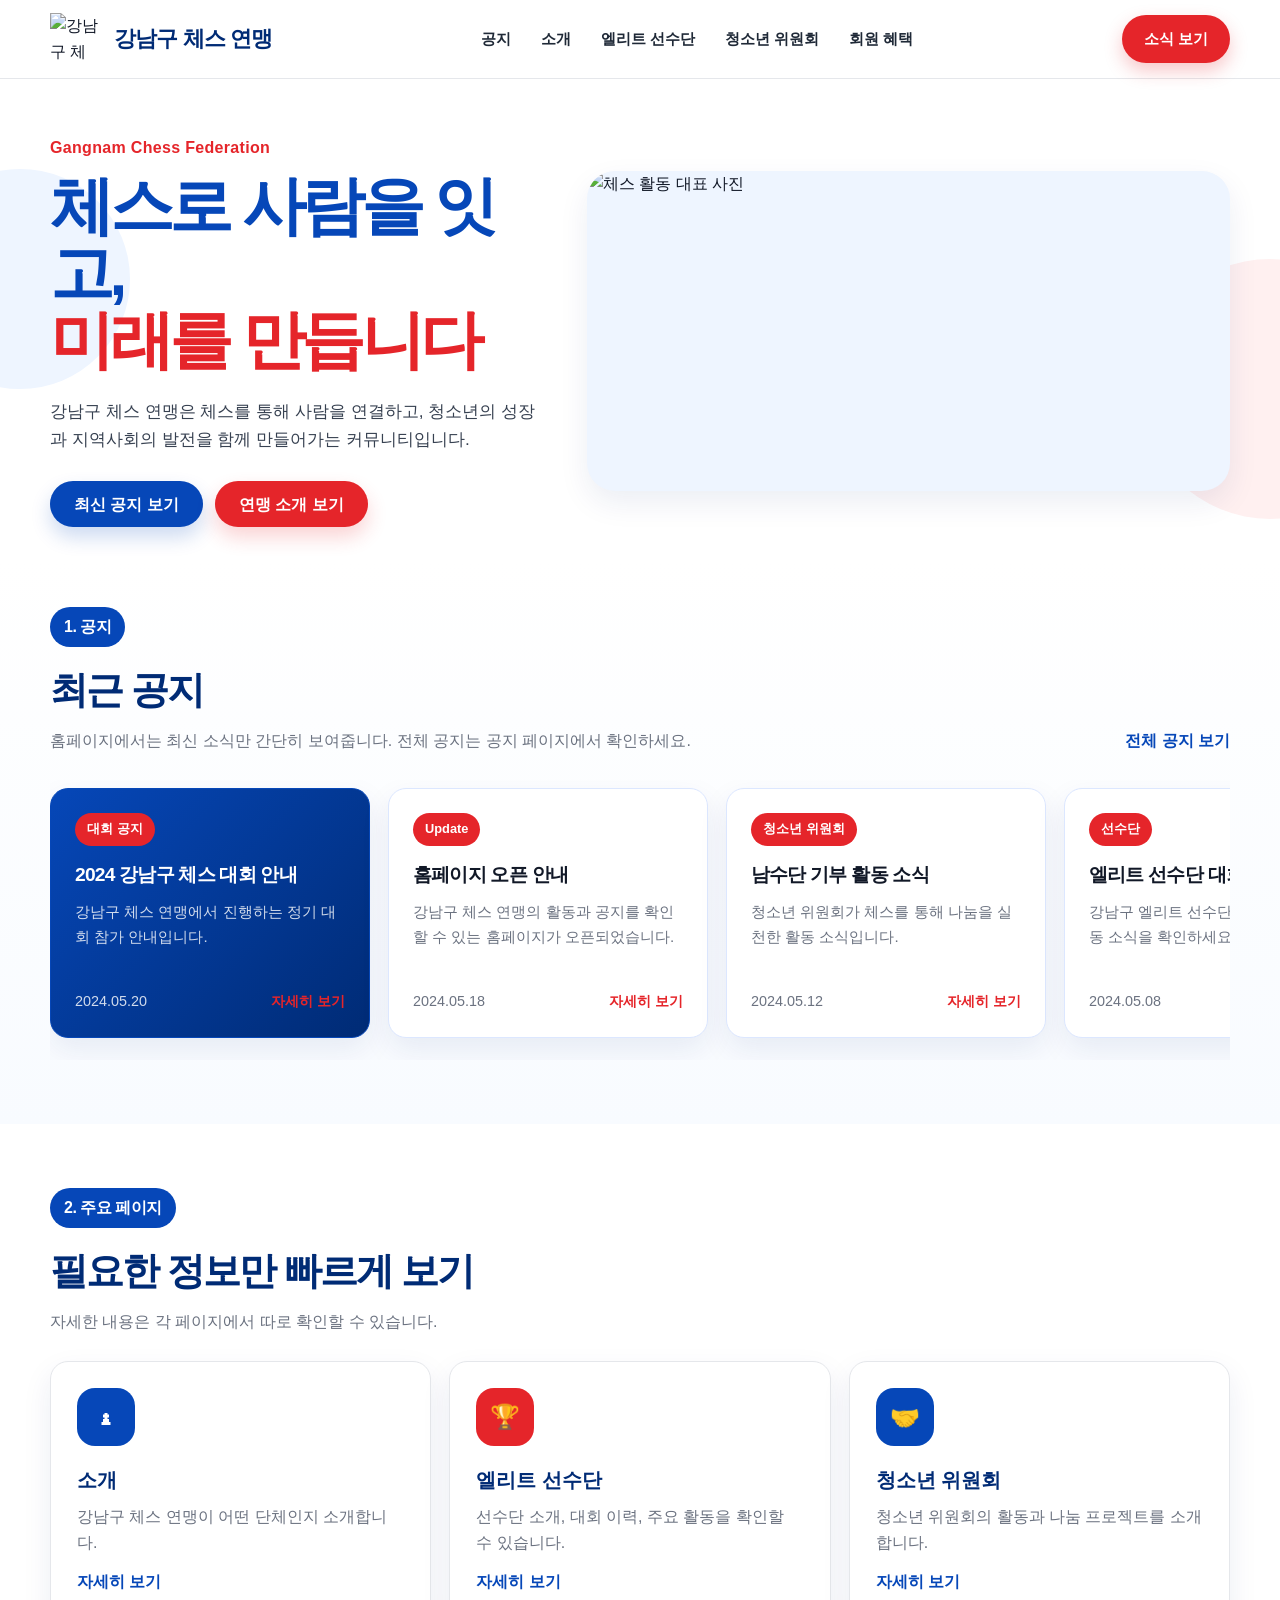
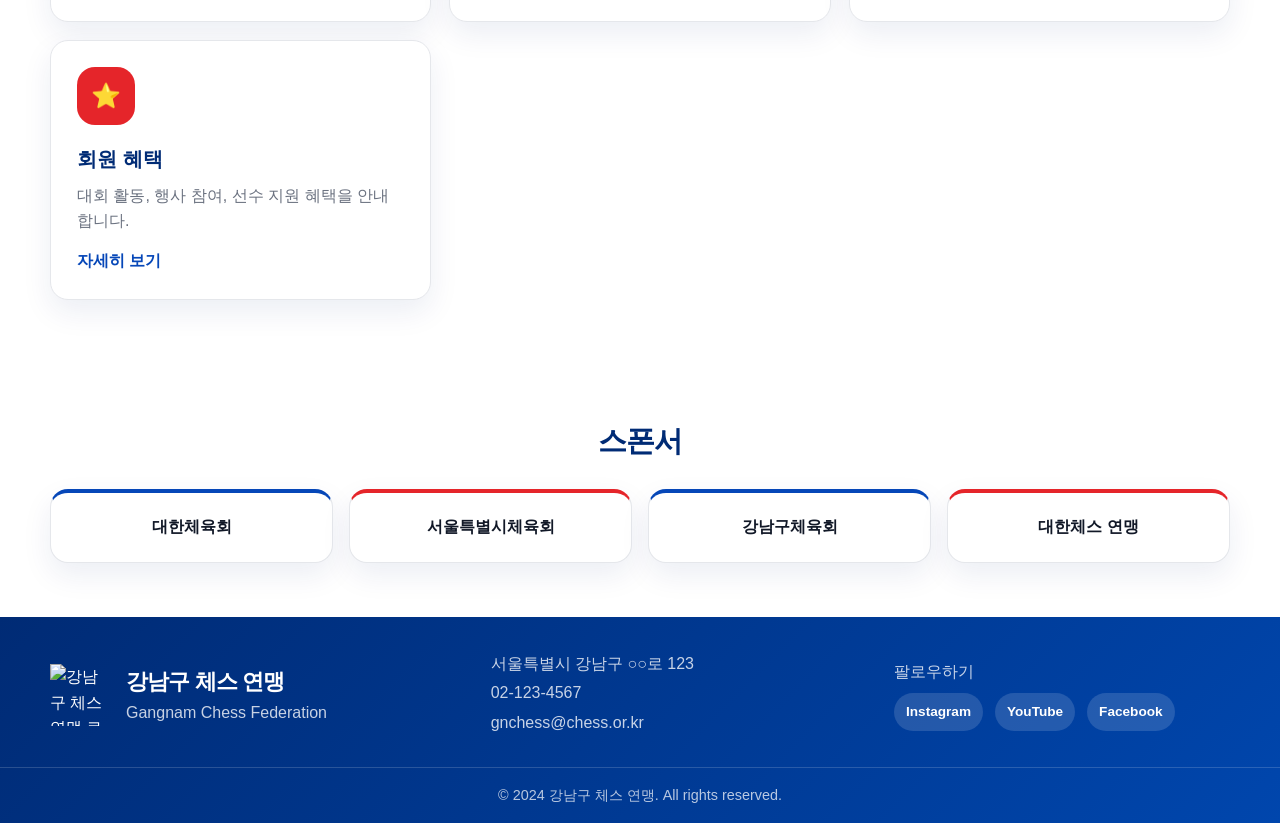
==== index.html @ 5c148f19 "basic homepagestructure" ====
<!DOCTYPE html>
<html lang="ko">
<head>
  <meta charset="UTF-8" />
  <meta name="viewport" content="width=device-width, initial-scale=1.0" />

  <title>강남구 체스 연맹</title>

  <link rel="stylesheet" href="style.css" />
  <script defer src="script.js"></script>
</head>

<body>
  <header class="header">
    <div class="container header-inner">
      <a href="index.html" class="logo-area">
        <img src="images/logo.png" alt="강남구 체스 연맹 로고" class="logo" />
        <span class="site-title">강남구 체스 연맹</span>
      </a>

      <nav class="nav">
        <a href="notice.html">공지</a>
        <a href="about.html">소개</a>
        <a href="elite.html">엘리트 선수단</a>
        <a href="youth.html">청소년 위원회</a>
        <a href="benefits.html">회원 혜택</a>
      </nav>

      <a href="notice.html" class="header-btn">소식 보기</a>
    </div>
  </header>

  <main>
    <section id="home" class="home">
      <div class="container home-inner">
        <div class="home-text">
          <p class="eyebrow">Gangnam Chess Federation</p>

          <h1>
            체스로 사람을 잇고,<br />
            <span>미래를 만듭니다</span>
          </h1>

          <p class="home-description">
            강남구 체스 연맹은 체스를 통해 사람을 연결하고,
            청소년의 성장과 지역사회의 발전을 함께 만들어가는 커뮤니티입니다.
          </p>

          <div class="home-buttons">
            <a href="#latest-notice" class="btn btn-blue">최신 공지 보기</a>
            <a href="about.html" class="btn btn-red">연맹 소개 보기</a>
          </div>
        </div>

        <div class="home-image">
          <img src="images/hero.jpg" alt="체스 활동 대표 사진" />
        </div>
      </div>
    </section>

    <section id="latest-notice" class="section notice-section">
      <div class="container">
        <div class="section-header">
          <div>
            <p class="section-number">1. 공지</p>
            <h2>최근 공지</h2>
            <p class="section-description">
              홈페이지에서는 최신 소식만 간단히 보여줍니다. 전체 공지는 공지 페이지에서 확인하세요.
            </p>
          </div>

          <a href="notice.html" class="more-link">전체 공지 보기</a>
        </div>

        <div class="notice-scroll">
          <article class="notice-card highlight">
            <span class="notice-tag">대회 공지</span>
            <h3>2024 강남구 체스 대회 안내</h3>
            <p>
              강남구 체스 연맹에서 진행하는 정기 대회 참가 안내입니다.
            </p>
            <div class="notice-meta">
              <span>2024.05.20</span>
              <a href="notice.html">자세히 보기</a>
            </div>
          </article>

          <article class="notice-card">
            <span class="notice-tag">Update</span>
            <h3>홈페이지 오픈 안내</h3>
            <p>
              강남구 체스 연맹의 활동과 공지를 확인할 수 있는 홈페이지가 오픈되었습니다.
            </p>
            <div class="notice-meta">
              <span>2024.05.18</span>
              <a href="notice.html">자세히 보기</a>
            </div>
          </article>

          <article class="notice-card">
            <span class="notice-tag">청소년 위원회</span>
            <h3>남수단 기부 활동 소식</h3>
            <p>
              청소년 위원회가 체스를 통해 나눔을 실천한 활동 소식입니다.
            </p>
            <div class="notice-meta">
              <span>2024.05.12</span>
              <a href="notice.html">자세히 보기</a>
            </div>
          </article>

          <article class="notice-card">
            <span class="notice-tag">선수단</span>
            <h3>엘리트 선수단 대회 참가 소식</h3>
            <p>
              강남구 엘리트 선수단의 대회 참가 및 활동 소식을 확인하세요.
            </p>
            <div class="notice-meta">
              <span>2024.05.08</span>
              <a href="notice.html">자세히 보기</a>
            </div>
          </article>
        </div>
      </div>
    </section>

    <section class="section about-section">
      <div class="container">
        <div class="section-header">
          <div>
            <p class="section-number">2. 주요 페이지</p>
            <h2>필요한 정보만 빠르게 보기</h2>
            <p class="section-description">
              자세한 내용은 각 페이지에서 따로 확인할 수 있습니다.
            </p>
          </div>
        </div>

        <div class="benefit-grid">
          <article class="benefit-card">
            <div class="benefit-icon blue">♟</div>
            <h3>소개</h3>
            <p>강남구 체스 연맹이 어떤 단체인지 소개합니다.</p>
            <a href="about.html" class="text-link">자세히 보기</a>
          </article>

          <article class="benefit-card">
            <div class="benefit-icon red">🏆</div>
            <h3>엘리트 선수단</h3>
            <p>선수단 소개, 대회 이력, 주요 활동을 확인할 수 있습니다.</p>
            <a href="elite.html" class="text-link">자세히 보기</a>
          </article>

          <article class="benefit-card">
            <div class="benefit-icon blue">🤝</div>
            <h3>청소년 위원회</h3>
            <p>청소년 위원회의 활동과 나눔 프로젝트를 소개합니다.</p>
            <a href="youth.html" class="text-link">자세히 보기</a>
          </article>

          <article class="benefit-card">
            <div class="benefit-icon red">⭐</div>
            <h3>회원 혜택</h3>
            <p>대회 활동, 행사 참여, 선수 지원 혜택을 안내합니다.</p>
            <a href="benefits.html" class="text-link">자세히 보기</a>
          </article>
        </div>
      </div>
    </section>

    <section class="sponsors-section">
      <div class="container">
        <h2>스폰서</h2>

        <div class="sponsor-grid">
          <div class="sponsor-card">대한체육회</div>
          <div class="sponsor-card">서울특별시체육회</div>
          <div class="sponsor-card">강남구체육회</div>
          <div class="sponsor-card">대한체스 연맹</div>
        </div>
      </div>
    </section>
  </main>

  <footer class="footer">
    <div class="container footer-inner">
      <div class="footer-brand">
        <img src="images/logo.png" alt="강남구 체스 연맹 로고" />
        <div>
          <h2>강남구 체스 연맹</h2>
          <p>Gangnam Chess Federation</p>
        </div>
      </div>

      <div class="footer-info">
        <p>서울특별시 강남구 ○○로 123</p>
        <p>02-123-4567</p>
        <p>gnchess@chess.or.kr</p>
      </div>

      <div class="footer-social">
        <p>팔로우하기</p>
        <div>
          <a href="#">Instagram</a>
          <a href="#">YouTube</a>
          <a href="#">Facebook</a>
        </div>
      </div>
    </div>

    <div class="footer-bottom">
      <p>© 2024 강남구 체스 연맹. All rights reserved.</p>
    </div>
  </footer>
</body>
</html>
---- style.css ----
/* =========================
   Gangnam Chess Federation
   style.css
========================= */

:root {
  --blue: #0647b8;
  --blue-dark: #002b75;
  --blue-soft: #eef5ff;

  --red: #e5252a;
  --red-dark: #b9161c;
  --red-soft: #fff0f0;

  --black: #111827;
  --gray: #6b7280;
  --line: #e5e7eb;
  --white: #ffffff;

  --radius-sm: 12px;
  --radius-md: 18px;
  --radius-lg: 28px;

  --shadow: 0 12px 30px rgba(0, 43, 117, 0.08);
  --shadow-hover: 0 18px 45px rgba(0, 43, 117, 0.14);
}

* {
  box-sizing: border-box;
  margin: 0;
  padding: 0;
}

html {
  scroll-behavior: smooth;
}

body {
  font-family: "Pretendard", "Noto Sans KR", "Apple SD Gothic Neo", Arial, sans-serif;
  color: var(--black);
  background: #ffffff;
  line-height: 1.6;
}

img {
  display: block;
  width: 100%;
}

a {
  color: inherit;
  text-decoration: none;
}

ul {
  list-style: none;
}

.container {
  width: min(1180px, calc(100% - 40px));
  margin: 0 auto;
}

/* =========================
   Header
========================= */

.header {
  position: sticky;
  top: 0;
  z-index: 1000;
  background: rgba(255, 255, 255, 0.92);
  backdrop-filter: blur(14px);
  border-bottom: 1px solid var(--line);
}

.header-inner {
  height: 78px;
  display: flex;
  align-items: center;
  justify-content: space-between;
  gap: 28px;
}

.logo-area {
  display: flex;
  align-items: center;
  gap: 12px;
  flex-shrink: 0;
}

.logo {
  width: 52px;
  height: 52px;
  object-fit: contain;
}

.site-title {
  font-size: 1.35rem;
  font-weight: 900;
  color: var(--blue-dark);
  letter-spacing: -0.04em;
}

.nav {
  display: flex;
  align-items: center;
  gap: 30px;
  font-size: 0.95rem;
  font-weight: 700;
  color: #1f2937;
}

.nav a {
  position: relative;
  padding: 8px 0;
  transition: 0.2s ease;
}

.nav a::after {
  content: "";
  position: absolute;
  left: 50%;
  bottom: 0;
  width: 0;
  height: 3px;
  background: var(--red);
  border-radius: 99px;
  transform: translateX(-50%);
  transition: 0.2s ease;
}

.nav a:hover,
.nav a.active {
  color: var(--blue);
}

.nav a:hover::after,
.nav a.active::after {
  width: 100%;
}

.header-btn {
  background: var(--red);
  color: var(--white);
  padding: 12px 22px;
  border-radius: 999px;
  font-size: 0.95rem;
  font-weight: 800;
  box-shadow: 0 8px 18px rgba(229, 37, 42, 0.25);
  transition: 0.2s ease;
  white-space: nowrap;
}

.header-btn:hover {
  background: var(--red-dark);
  transform: translateY(-2px);
}

/* =========================
   Buttons
========================= */

.btn {
  display: inline-flex;
  align-items: center;
  justify-content: center;
  min-height: 46px;
  padding: 0 22px;
  border-radius: 999px;
  font-weight: 800;
  transition: 0.2s ease;
  border: 2px solid transparent;
}

.btn-blue {
  background: var(--blue);
  color: var(--white);
  box-shadow: 0 10px 20px rgba(6, 71, 184, 0.2);
}

.btn-blue:hover {
  background: var(--blue-dark);
  transform: translateY(-2px);
}

.btn-red {
  background: var(--red);
  color: var(--white);
  box-shadow: 0 10px 20px rgba(229, 37, 42, 0.2);
}

.btn-red:hover {
  background: var(--red-dark);
  transform: translateY(-2px);
}

.text-link {
  display: inline-flex;
  margin-top: 14px;
  font-weight: 800;
  color: var(--blue);
}

/* =========================
   Home
========================= */

.home {
  position: relative;
  padding: 56px 0 34px;
  overflow: hidden;
}

.home::before {
  content: "";
  position: absolute;
  top: 90px;
  left: -90px;
  width: 220px;
  height: 220px;
  background: var(--blue-soft);
  border-radius: 50%;
  z-index: -1;
}

.home::after {
  content: "";
  position: absolute;
  right: -120px;
  top: 180px;
  width: 260px;
  height: 260px;
  background: var(--red-soft);
  border-radius: 50%;
  z-index: -1;
}

.home-inner {
  display: grid;
  grid-template-columns: 0.95fr 1.25fr;
  align-items: center;
  gap: 48px;
}

.eyebrow {
  color: var(--red);
  font-weight: 900;
  margin-bottom: 12px;
  letter-spacing: 0.02em;
}

.home h1 {
  font-size: clamp(2.5rem, 5vw, 5.2rem);
  line-height: 1.05;
  letter-spacing: -0.07em;
  color: var(--blue);
  margin-bottom: 24px;
}

.home h1 span {
  color: var(--red);
}

.home-description {
  max-width: 520px;
  color: #374151;
  font-size: 1.08rem;
  margin-bottom: 28px;
}

.home-buttons {
  display: flex;
  gap: 12px;
  flex-wrap: wrap;
}

.home-image {
  border-radius: var(--radius-lg);
  overflow: hidden;
  box-shadow: var(--shadow);
  min-height: 320px;
  background: var(--blue-soft);
}

.home-image img {
  height: 100%;
  min-height: 320px;
  object-fit: cover;
}

/* =========================
   Section Common
========================= */

.section {
  padding: 64px 0;
}

.section-header {
  display: flex;
  justify-content: space-between;
  align-items: end;
  gap: 24px;
  margin-bottom: 26px;
}

.section-number {
  display: inline-flex;
  align-items: center;
  padding: 7px 14px;
  margin-bottom: 12px;
  background: var(--blue);
  color: var(--white);
  border-radius: 999px;
  font-weight: 900;
  letter-spacing: -0.03em;
}

.section-header h2 {
  font-size: clamp(1.7rem, 3vw, 2.4rem);
  color: var(--blue-dark);
  letter-spacing: -0.05em;
}

.section-description {
  color: var(--gray);
  margin-top: 8px;
}

.more-link {
  font-weight: 800;
  color: var(--blue);
  white-space: nowrap;
}

/* =========================
   Notice First
========================= */

.notice-section {
  background: linear-gradient(180deg, #ffffff 0%, #f8fbff 100%);
  padding-top: 46px;
}

.notice-scroll {
  display: flex;
  gap: 18px;
  overflow-x: auto;
  padding: 8px 4px 22px;
  scroll-snap-type: x mandatory;
  cursor: grab;
}

.notice-scroll:active {
  cursor: grabbing;
}

.notice-scroll::-webkit-scrollbar {
  height: 9px;
}

.notice-scroll::-webkit-scrollbar-track {
  background: #edf2ff;
  border-radius: 999px;
}

.notice-scroll::-webkit-scrollbar-thumb {
  background: var(--blue);
  border-radius: 999px;
}

.notice-card {
  min-width: 320px;
  max-width: 320px;
  scroll-snap-align: start;
  background: var(--white);
  border: 1px solid #dce7ff;
  border-radius: var(--radius-md);
  padding: 24px;
  box-shadow: var(--shadow);
  transition: 0.2s ease;
}

.notice-card:hover {
  transform: translateY(-5px);
  box-shadow: var(--shadow-hover);
}

.notice-card.highlight {
  background: linear-gradient(135deg, var(--blue) 0%, var(--blue-dark) 100%);
  color: var(--white);
  border-color: var(--blue);
}

.notice-card.highlight p,
.notice-card.highlight .notice-meta {
  color: rgba(255, 255, 255, 0.82);
}

.notice-tag {
  display: inline-flex;
  margin-bottom: 14px;
  padding: 6px 12px;
  background: var(--red);
  color: var(--white);
  border-radius: 999px;
  font-size: 0.8rem;
  font-weight: 900;
}

.notice-card h3 {
  font-size: 1.2rem;
  letter-spacing: -0.04em;
  margin-bottom: 10px;
}

.notice-card p {
  color: var(--gray);
  font-size: 0.95rem;
  min-height: 72px;
}

.notice-meta {
  display: flex;
  justify-content: space-between;
  align-items: center;
  margin-top: 18px;
  color: var(--gray);
  font-size: 0.9rem;
}

.notice-meta a {
  color: var(--red);
  font-weight: 900;
}

/* =========================
   About
========================= */

.about-section {
  background: var(--white);
}

.about-grid {
  display: grid;
  grid-template-columns: repeat(5, 1fr);
  gap: 16px;
}

.about-card {
  background: var(--white);
  border: 1px solid var(--line);
  border-radius: var(--radius-md);
  padding: 24px 18px;
  box-shadow: var(--shadow);
  transition: 0.2s ease;
}

.about-card:hover {
  transform: translateY(-5px);
  border-color: #bed3ff;
}

.icon-circle {
  width: 62px;
  height: 62px;
  display: grid;
  place-items: center;
  margin-bottom: 16px;
  border-radius: 50%;
  color: var(--white);
  font-weight: 900;
}

.icon-circle.blue {
  background: var(--blue);
}

.icon-circle.red {
  background: var(--red);
}

.about-card h3 {
  font-size: 1.05rem;
  color: var(--blue-dark);
  margin-bottom: 8px;
  letter-spacing: -0.04em;
}

.about-card p {
  color: var(--gray);
  font-size: 0.93rem;
}

/* =========================
   Elite
========================= */

.elite-section {
  background: #f7faff;
}

.elite-layout {
  display: grid;
  grid-template-columns: 0.9fr 1.1fr;
  gap: 22px;
}

.card {
  background: var(--white);
  border: 1px solid var(--line);
  border-radius: var(--radius-md);
  overflow: hidden;
  box-shadow: var(--shadow);
}

.elite-intro img {
  height: 250px;
  object-fit: cover;
}

.card-content {
  padding: 22px;
}

.card-content h3 {
  color: var(--blue-dark);
  font-size: 1.35rem;
  margin-bottom: 8px;
  letter-spacing: -0.04em;
}

.card-content p {
  color: var(--gray);
}

.record-box {
  padding: 24px;
}

.record-box h3 {
  color: var(--blue-dark);
  font-size: 1.35rem;
  margin-bottom: 18px;
}

.record-grid {
  display: grid;
  grid-template-columns: repeat(3, 1fr);
  gap: 14px;
}

.record-card {
  border: 1px solid #dce7ff;
  border-radius: var(--radius-md);
  padding: 20px;
  background: linear-gradient(180deg, #ffffff 0%, #f7faff 100%);
}

.record-card h4 {
  color: var(--blue);
  font-size: 1.1rem;
  margin-bottom: 12px;
}

.record-card li {
  color: var(--gray);
  font-size: 0.92rem;
  margin-bottom: 6px;
}

.record-card:nth-child(2) h4 {
  color: var(--red);
}

/* =========================
   Youth
========================= */

.youth-section {
  background: var(--white);
}

.youth-layout {
  display: grid;
  grid-template-columns: repeat(2, 1fr);
  gap: 22px;
}

.youth-card img {
  height: 240px;
  object-fit: cover;
}

.mini-tag {
  display: inline-flex;
  padding: 6px 12px;
  background: var(--red-soft);
  color: var(--red);
  border-radius: 999px;
  font-size: 0.85rem;
  font-weight: 900;
  margin-bottom: 12px;
}

/* =========================
   Benefits
========================= */

.benefits-section {
  background: #f7faff;
}

.benefit-grid {
  display: grid;
  grid-template-columns: repeat(3, 1fr);
  gap: 18px;
}

.benefit-card {
  background: var(--white);
  border: 1px solid var(--line);
  border-radius: var(--radius-md);
  padding: 26px;
  box-shadow: var(--shadow);
  transition: 0.2s ease;
}

.benefit-card:hover {
  transform: translateY(-5px);
  box-shadow: var(--shadow-hover);
}

.benefit-icon {
  width: 58px;
  height: 58px;
  display: grid;
  place-items: center;
  border-radius: 18px;
  color: var(--white);
  font-size: 1.5rem;
  margin-bottom: 18px;
}

.benefit-icon.blue {
  background: var(--blue);
}

.benefit-icon.red {
  background: var(--red);
}

.benefit-card h3 {
  color: var(--blue-dark);
  font-size: 1.25rem;
  margin-bottom: 8px;
}

.benefit-card p {
  color: var(--gray);
}

/* =========================
   QR
========================= */

.qr-section {
  padding-top: 42px;
  background: var(--white);
}

.qr-box {
  display: flex;
  align-items: center;
  justify-content: space-between;
  gap: 30px;
  background: linear-gradient(135deg, var(--blue-soft), #ffffff);
  border: 1px solid #dce7ff;
  border-radius: var(--radius-lg);
  padding: 34px;
  box-shadow: var(--shadow);
}

.qr-box h2 {
  color: var(--blue-dark);
  font-size: 1.8rem;
  letter-spacing: -0.04em;
  margin-bottom: 8px;
}

.qr-box p {
  color: var(--gray);
}

.qr-content {
  display: flex;
  align-items: center;
  gap: 18px;
  flex-shrink: 0;
}

.qr-content img {
  width: 120px;
  height: 120px;
  object-fit: cover;
  background: var(--white);
  border-radius: 16px;
  padding: 8px;
  border: 1px solid var(--line);
}

/* =========================
   Sponsors
========================= */

.sponsors-section {
  padding: 54px 0;
  background: #ffffff;
}

.sponsors-section h2 {
  text-align: center;
  font-size: 1.8rem;
  color: var(--blue-dark);
  margin-bottom: 24px;
  letter-spacing: -0.04em;
}

.sponsor-grid {
  display: grid;
  grid-template-columns: repeat(4, 1fr);
  gap: 16px;
}

.sponsor-card {
  min-height: 74px;
  display: grid;
  place-items: center;
  background: var(--white);
  border: 1px solid var(--line);
  border-radius: var(--radius-md);
  color: var(--black);
  font-weight: 900;
  box-shadow: var(--shadow);
}

.sponsor-card:nth-child(odd) {
  border-top: 4px solid var(--blue);
}

.sponsor-card:nth-child(even) {
  border-top: 4px solid var(--red);
}

/* =========================
   Footer
========================= */

.footer {
  background: linear-gradient(135deg, var(--blue-dark), #0046ad);
  color: var(--white);
  padding-top: 34px;
}

.footer-inner {
  display: grid;
  grid-template-columns: 1.1fr 1fr 0.9fr;
  gap: 30px;
  align-items: center;
  padding-bottom: 28px;
}

.footer-brand {
  display: flex;
  align-items: center;
  gap: 14px;
}

.footer-brand img {
  width: 62px;
  height: 62px;
  object-fit: contain;
}

.footer-brand h2 {
  font-size: 1.4rem;
  letter-spacing: -0.04em;
}

.footer-brand p,
.footer-info p,
.footer-social p {
  color: rgba(255, 255, 255, 0.78);
}

.footer-info p {
  margin-bottom: 4px;
}

.footer-social div {
  display: flex;
  gap: 12px;
  flex-wrap: wrap;
  margin-top: 8px;
}

.footer-social a {
  font-size: 0.85rem;
  font-weight: 800;
  color: var(--white);
  background: rgba(255, 255, 255, 0.14);
  padding: 8px 12px;
  border-radius: 999px;
}

.footer-bottom {
  border-top: 1px solid rgba(255, 255, 255, 0.16);
  text-align: center;
  padding: 16px 0;
  font-size: 0.9rem;
  color: rgba(255, 255, 255, 0.72);
}

/* =========================
   Responsive
========================= */

@media (max-width: 980px) {
  .header-inner {
    height: auto;
    padding: 16px 0;
    flex-wrap: wrap;
  }

  .nav {
    order: 3;
    width: 100%;
    overflow-x: auto;
    gap: 20px;
    padding-top: 10px;
  }

  .home-inner,
  .elite-layout,
  .youth-layout,
  .qr-box,
  .footer-inner {
    grid-template-columns: 1fr;
  }

  .about-grid {
    grid-template-columns: repeat(2, 1fr);
  }

  .record-grid,
  .benefit-grid,
  .sponsor-grid {
    grid-template-columns: repeat(2, 1fr);
  }

  .qr-box {
    display: grid;
  }
}

@media (max-width: 640px) {
  .container {
    width: min(100% - 28px, 1180px);
  }

  .site-title {
    font-size: 1.1rem;
  }

  .logo {
    width: 44px;
    height: 44px;
  }

  .header-btn {
    padding: 10px 16px;
    font-size: 0.85rem;
  }

  .home {
    padding-top: 36px;
  }

  .home h1 {
    font-size: 2.6rem;
  }

  .home-description {
    font-size: 1rem;
  }

  .notice-card {
    min-width: 270px;
    max-width: 270px;
  }

  .about-grid,
  .record-grid,
  .benefit-grid,
  .sponsor-grid {
    grid-template-columns: 1fr;
  }

  .section {
    padding: 48px 0;
  }

  .section-header {
    display: block;
  }

  .more-link {
    display: inline-flex;
    margin-top: 12px;
  }

  .qr-content {
    align-items: flex-start;
    flex-direction: column;
  }

  .qr-content img {
    width: 110px;
    height: 110px;
  }
}
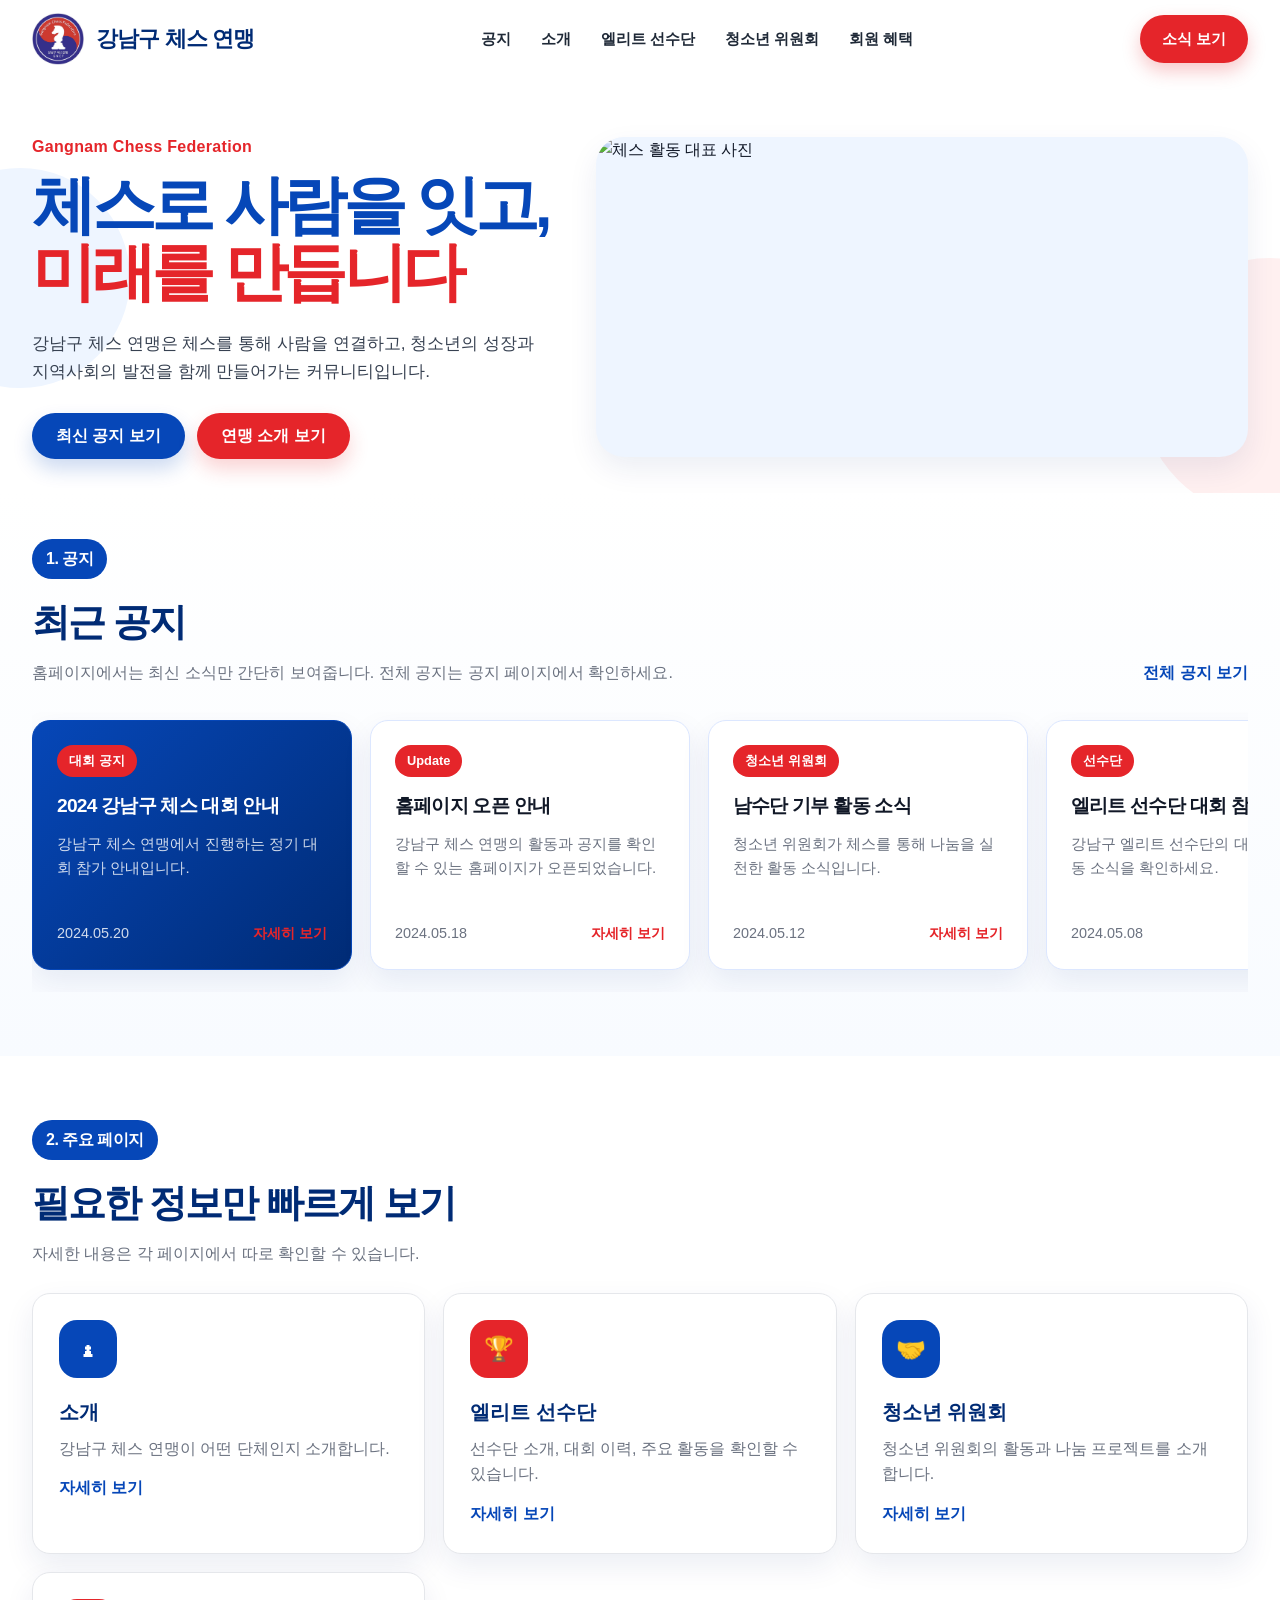
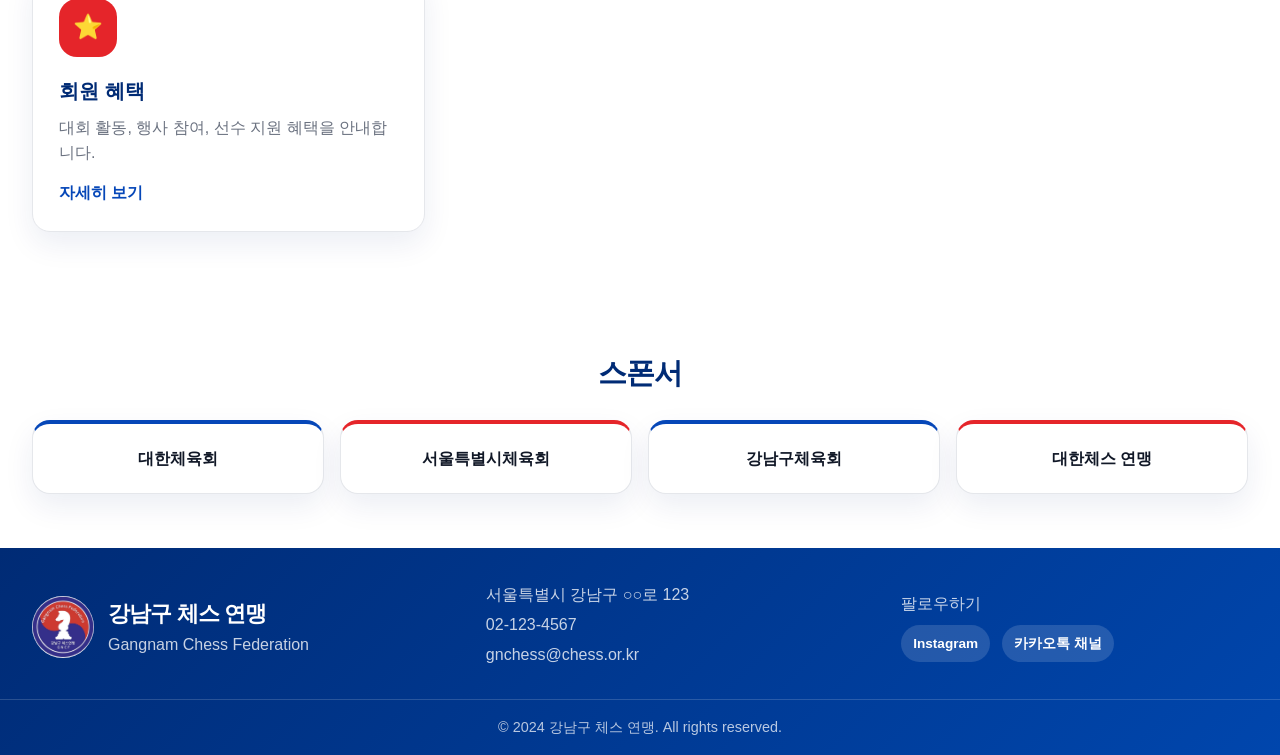
==== commit 349ba457: "전한아솔 수정 1차" ====
--- a/index.html
+++ b/index.html
@@ -201,9 +201,21 @@
       <div class="footer-social">
         <p>팔로우하기</p>
         <div>
-          <a href="#">Instagram</a>
-          <a href="#">YouTube</a>
-          <a href="#">Facebook</a>
+          <a
+            href="https://www.instagram.com/gangnamgu_chess_federation/"
+            target="_blank"
+            rel="noopener noreferrer"
+          >
+            Instagram
+          </a>
+
+          <a
+            href="https://pf.kakao.com/_JBQDG"
+            target="_blank"
+            rel="noopener noreferrer"
+          >
+            카카오톡 채널
+          </a>
         </div>
       </div>
     </div>
--- a/style.css
+++ b/style.css
@@ -57,29 +57,62 @@
 }
 
 .container {
-  width: min(1180px, calc(100% - 40px));
+  width: min(1400px, calc(100% - 64px));
   margin: 0 auto;
 }
 
-/* =========================
-   Header
-========================= */
-
-.header {
-  position: sticky;
-  top: 0;
-  z-index: 1000;
-  background: rgba(255, 255, 255, 0.92);
-  backdrop-filter: blur(14px);
-  border-bottom: 1px solid var(--line);
-}
-
 .header-inner {
-  height: 78px;
+  min-height: 78px;
   display: flex;
   align-items: center;
   justify-content: space-between;
   gap: 28px;
+}
+
+.home-inner {
+  display: grid;
+  grid-template-columns: minmax(0, 1.15fr) minmax(0, 1fr);
+  align-items: center;
+  gap: 64px;
+}
+
+.home h1 {
+  font-size: clamp(2.5rem, 5vw, 5.2rem);
+  line-height: 1.05;
+  letter-spacing: -0.07em;
+  color: var(--blue);
+  margin-bottom: 24px;
+  white-space: nowrap;
+}
+
+.home-description {
+  max-width: 680px;
+  color: #374151;
+  font-size: 1.08rem;
+  margin-bottom: 28px;
+}
+
+@media (max-width: 980px) {
+  .header-inner {
+    height: auto;
+    padding: 16px 0;
+    flex-wrap: wrap;
+  }
+
+  .home-inner {
+    grid-template-columns: 1fr;
+    gap: 32px;
+  }
+
+  .home h1 {
+    white-space: normal;
+  }
+}
+
+@media (max-width: 640px) {
+  .container {
+    width: calc(100% - 28px);
+  }
 }
 
 .logo-area {
@@ -781,7 +814,8 @@
 .footer-brand img {
   width: 62px;
   height: 62px;
-  object-fit: contain;
+  object-fit: cover;
+  border-radius: 50%;
 }
 
 .footer-brand h2 {
@@ -930,4 +964,18 @@
     width: 110px;
     height: 110px;
   }
+
+  /* 소개 페이지 대표 이미지 크기 조절 */
+.about-home-image {
+  max-width: 430px;
+  min-height: 0;
+  justify-self: end;
+}
+
+.about-home-image img {
+  width: 100%;
+  height: auto;
+  min-height: 0;
+  object-fit: contain;
+}
 }
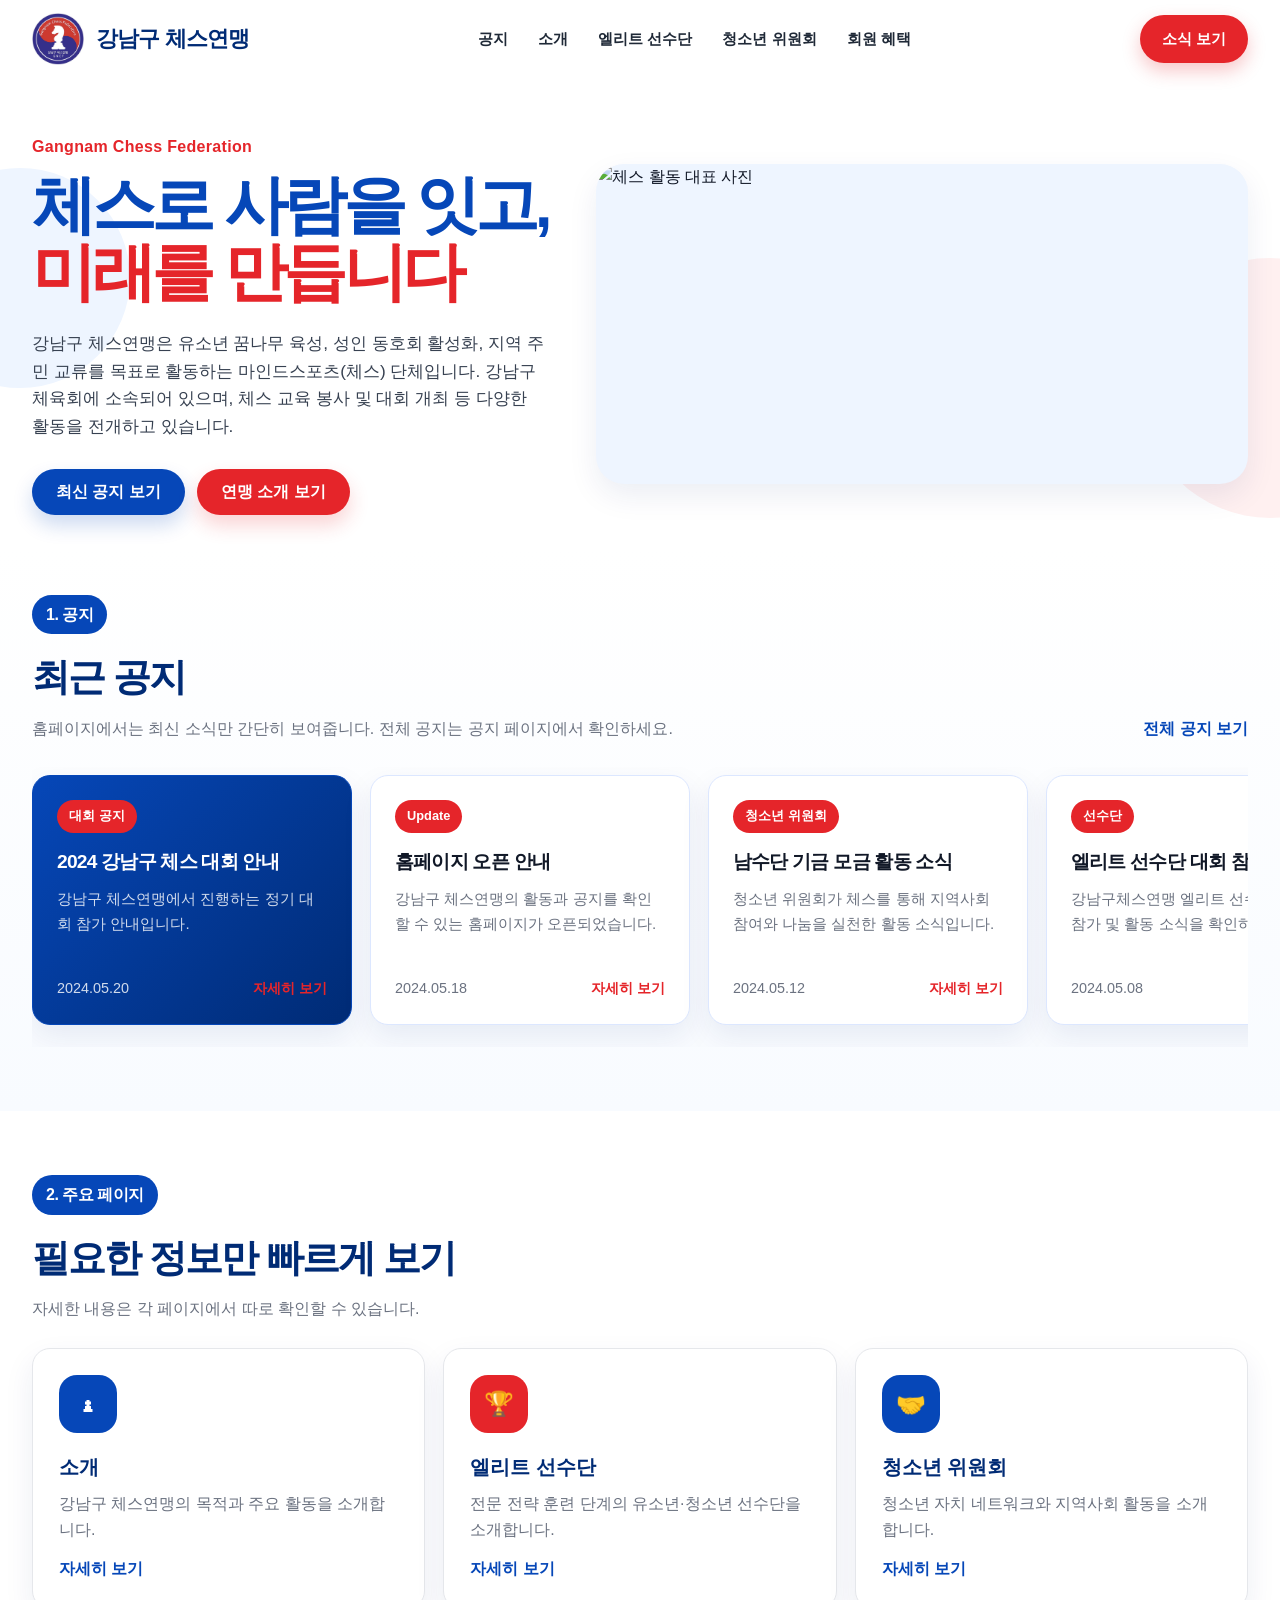
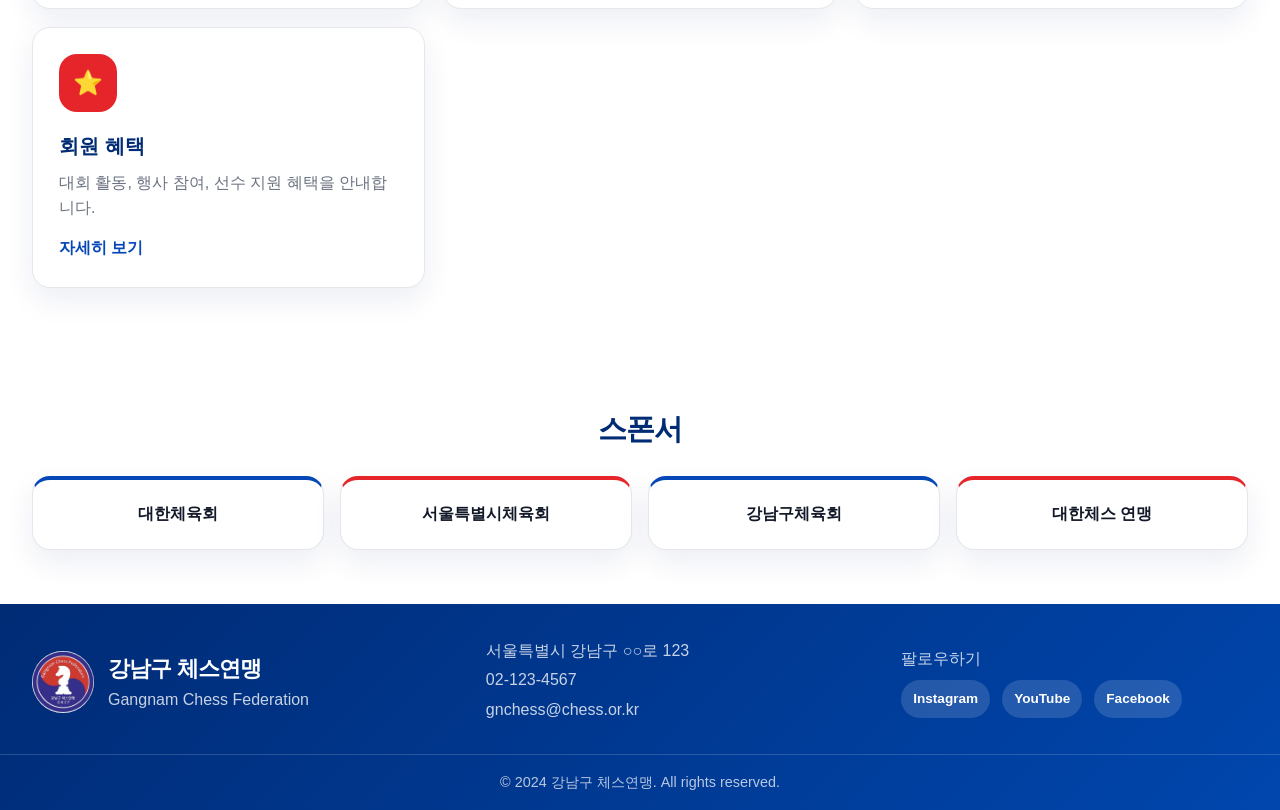
==== commit 7177177a: "editing information and images from the homepage" ====
--- a/index.html
+++ b/index.html
@@ -4,7 +4,7 @@
   <meta charset="UTF-8" />
   <meta name="viewport" content="width=device-width, initial-scale=1.0" />
 
-  <title>강남구 체스 연맹</title>
+  <title>강남구 체스연맹</title>
 
   <link rel="stylesheet" href="style.css" />
   <script defer src="script.js"></script>
@@ -14,8 +14,8 @@
   <header class="header">
     <div class="container header-inner">
       <a href="index.html" class="logo-area">
-        <img src="images/logo.png" alt="강남구 체스 연맹 로고" class="logo" />
-        <span class="site-title">강남구 체스 연맹</span>
+        <img src="images/logo.png" alt="강남구 체스연맹 로고" class="logo" />
+        <span class="site-title">강남구 체스연맹</span>
       </a>
 
       <nav class="nav">
@@ -42,8 +42,10 @@
           </h1>
 
           <p class="home-description">
-            강남구 체스 연맹은 체스를 통해 사람을 연결하고,
-            청소년의 성장과 지역사회의 발전을 함께 만들어가는 커뮤니티입니다.
+            강남구 체스연맹은 유소년 꿈나무 육성, 성인 동호회 활성화,
+            지역 주민 교류를 목표로 활동하는 마인드스포츠(체스) 단체입니다.
+            강남구체육회에 소속되어 있으며, 체스 교육 봉사 및 대회 개최 등
+            다양한 활동을 전개하고 있습니다.
           </p>
 
           <div class="home-buttons">
@@ -77,7 +79,7 @@
             <span class="notice-tag">대회 공지</span>
             <h3>2024 강남구 체스 대회 안내</h3>
             <p>
-              강남구 체스 연맹에서 진행하는 정기 대회 참가 안내입니다.
+              강남구 체스연맹에서 진행하는 정기 대회 참가 안내입니다.
             </p>
             <div class="notice-meta">
               <span>2024.05.20</span>
@@ -89,7 +91,7 @@
             <span class="notice-tag">Update</span>
             <h3>홈페이지 오픈 안내</h3>
             <p>
-              강남구 체스 연맹의 활동과 공지를 확인할 수 있는 홈페이지가 오픈되었습니다.
+              강남구 체스연맹의 활동과 공지를 확인할 수 있는 홈페이지가 오픈되었습니다.
             </p>
             <div class="notice-meta">
               <span>2024.05.18</span>
@@ -99,9 +101,9 @@
 
           <article class="notice-card">
             <span class="notice-tag">청소년 위원회</span>
-            <h3>남수단 기부 활동 소식</h3>
-            <p>
-              청소년 위원회가 체스를 통해 나눔을 실천한 활동 소식입니다.
+            <h3>남수단 기금 모금 활동 소식</h3>
+            <p>
+              청소년 위원회가 체스를 통해 지역사회 참여와 나눔을 실천한 활동 소식입니다.
             </p>
             <div class="notice-meta">
               <span>2024.05.12</span>
@@ -113,7 +115,7 @@
             <span class="notice-tag">선수단</span>
             <h3>엘리트 선수단 대회 참가 소식</h3>
             <p>
-              강남구 엘리트 선수단의 대회 참가 및 활동 소식을 확인하세요.
+              강남구체스연맹 엘리트 선수단의 대회 참가 및 활동 소식을 확인하세요.
             </p>
             <div class="notice-meta">
               <span>2024.05.08</span>
@@ -140,21 +142,21 @@
           <article class="benefit-card">
             <div class="benefit-icon blue">♟</div>
             <h3>소개</h3>
-            <p>강남구 체스 연맹이 어떤 단체인지 소개합니다.</p>
+            <p>강남구 체스연맹의 목적과 주요 활동을 소개합니다.</p>
             <a href="about.html" class="text-link">자세히 보기</a>
           </article>
 
           <article class="benefit-card">
             <div class="benefit-icon red">🏆</div>
             <h3>엘리트 선수단</h3>
-            <p>선수단 소개, 대회 이력, 주요 활동을 확인할 수 있습니다.</p>
+            <p>전문 전략 훈련 단계의 유소년·청소년 선수단을 소개합니다.</p>
             <a href="elite.html" class="text-link">자세히 보기</a>
           </article>
 
           <article class="benefit-card">
             <div class="benefit-icon blue">🤝</div>
             <h3>청소년 위원회</h3>
-            <p>청소년 위원회의 활동과 나눔 프로젝트를 소개합니다.</p>
+            <p>청소년 자치 네트워크와 지역사회 활동을 소개합니다.</p>
             <a href="youth.html" class="text-link">자세히 보기</a>
           </article>
 
@@ -185,9 +187,9 @@
   <footer class="footer">
     <div class="container footer-inner">
       <div class="footer-brand">
-        <img src="images/logo.png" alt="강남구 체스 연맹 로고" />
+        <img src="images/logo.png" alt="강남구 체스연맹 로고" />
         <div>
-          <h2>강남구 체스 연맹</h2>
+          <h2>강남구 체스연맹</h2>
           <p>Gangnam Chess Federation</p>
         </div>
       </div>
@@ -201,27 +203,15 @@
       <div class="footer-social">
         <p>팔로우하기</p>
         <div>
-          <a
-            href="https://www.instagram.com/gangnamgu_chess_federation/"
-            target="_blank"
-            rel="noopener noreferrer"
-          >
-            Instagram
-          </a>
-
-          <a
-            href="https://pf.kakao.com/_JBQDG"
-            target="_blank"
-            rel="noopener noreferrer"
-          >
-            카카오톡 채널
-          </a>
+          <a href="#">Instagram</a>
+          <a href="#">YouTube</a>
+          <a href="#">Facebook</a>
         </div>
       </div>
     </div>
 
     <div class="footer-bottom">
-      <p>© 2024 강남구 체스 연맹. All rights reserved.</p>
+      <p>© 2024 강남구 체스연맹. All rights reserved.</p>
     </div>
   </footer>
 </body>
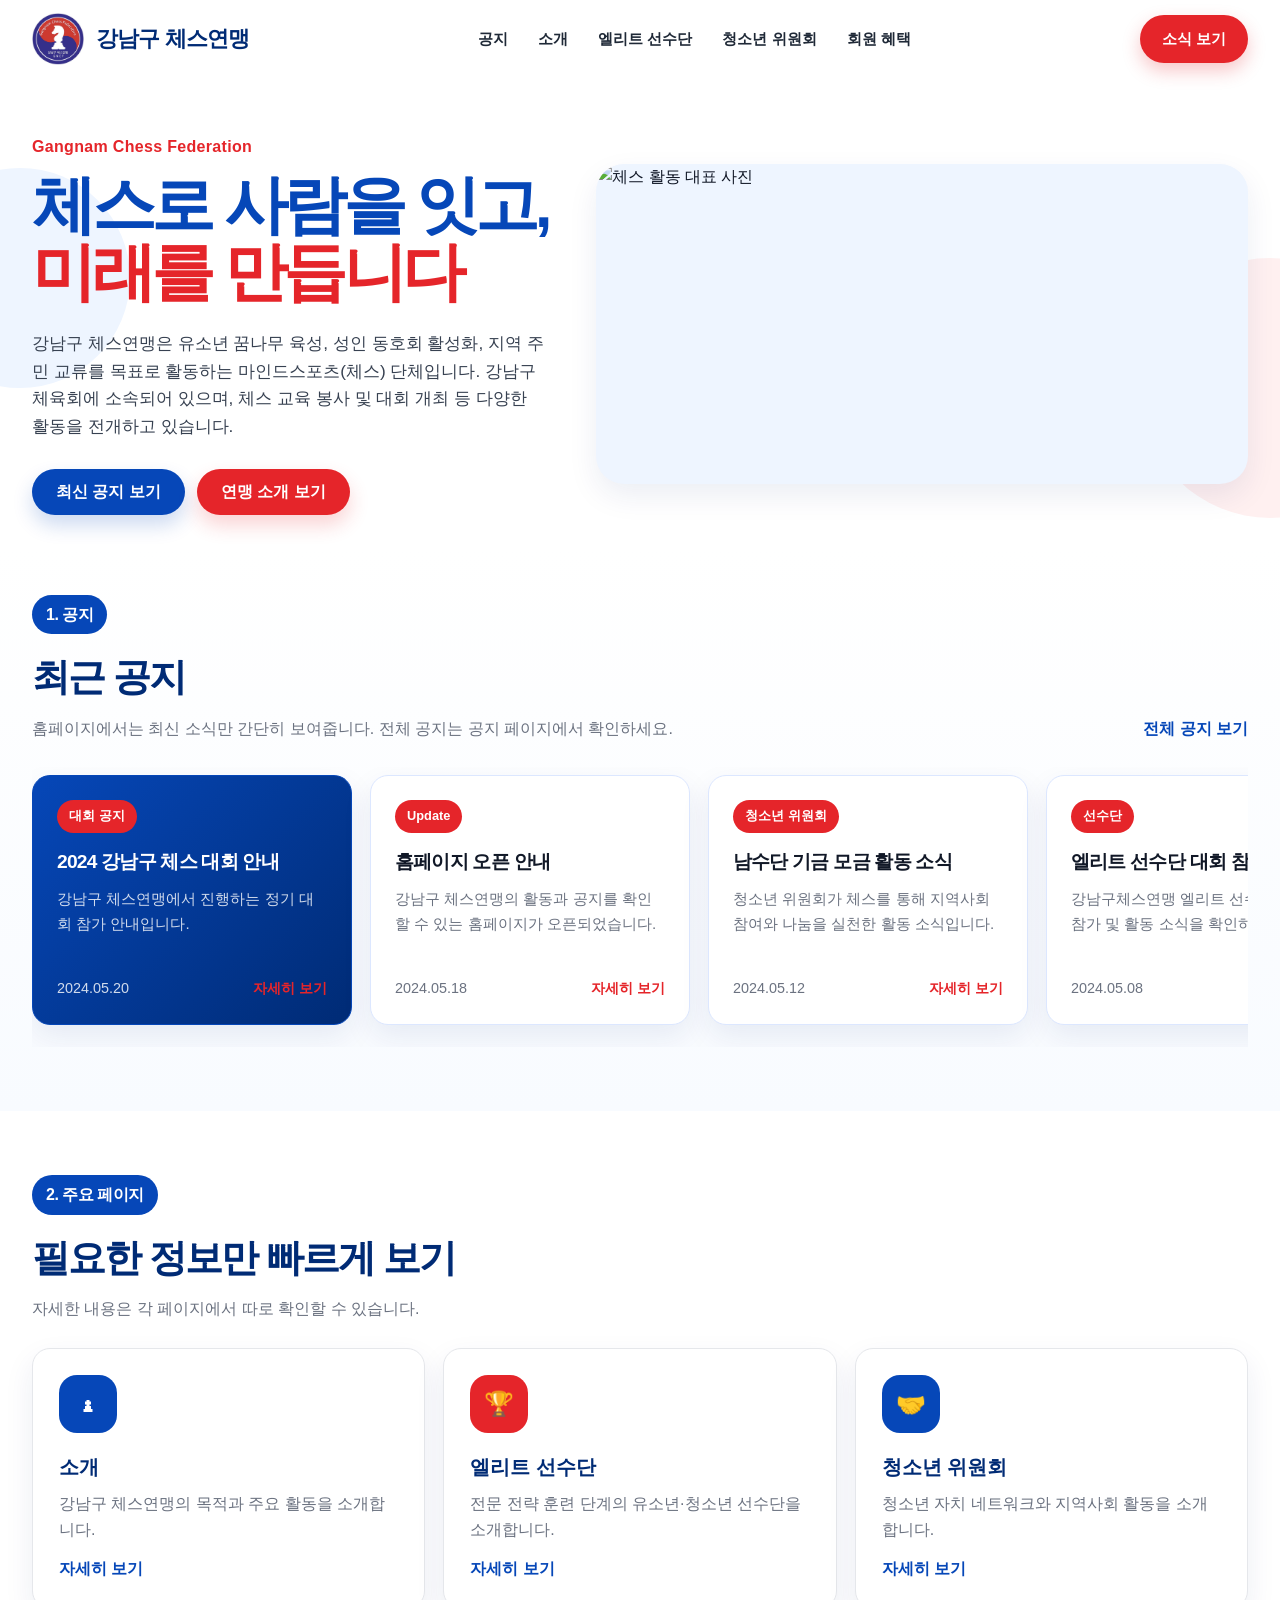
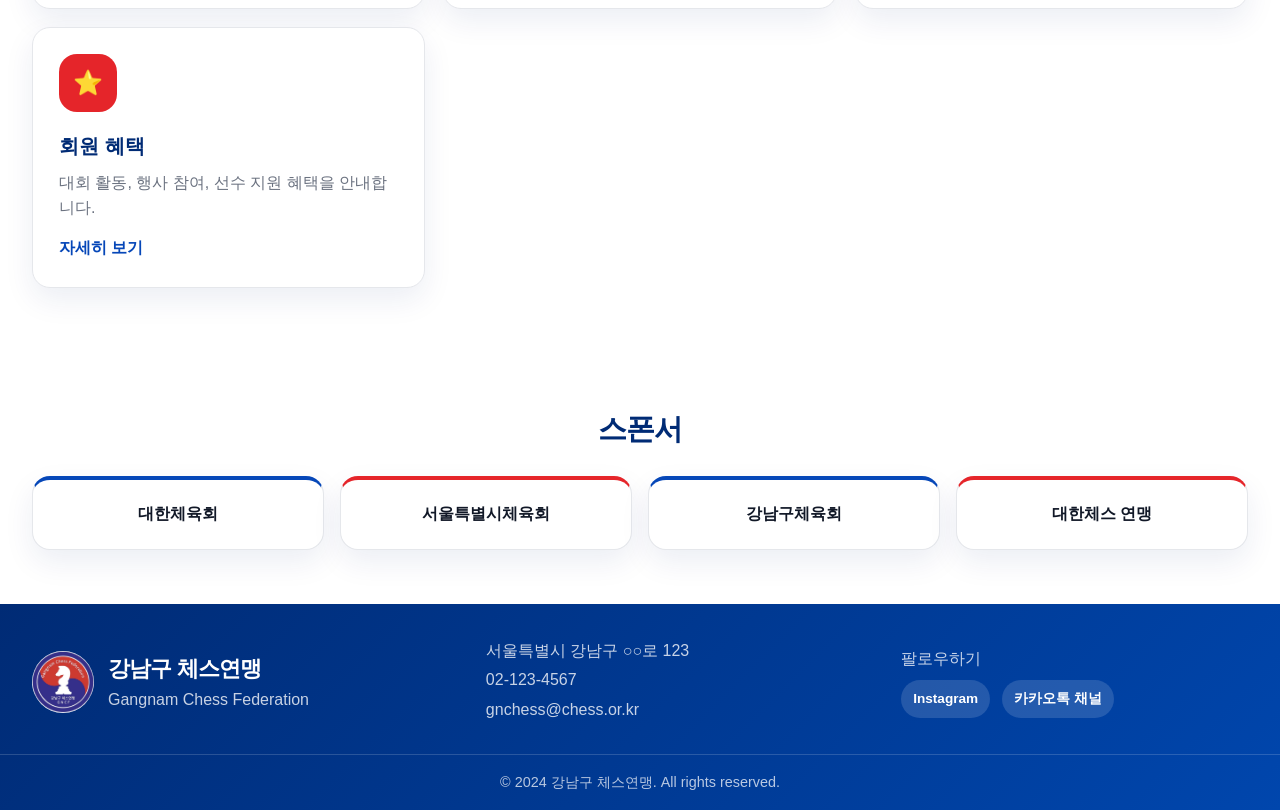
==== commit b8029187: "Merge main into asol and resolve conflicts" ====
--- a/index.html
+++ b/index.html
@@ -203,9 +203,21 @@
       <div class="footer-social">
         <p>팔로우하기</p>
         <div>
-          <a href="#">Instagram</a>
-          <a href="#">YouTube</a>
-          <a href="#">Facebook</a>
+          <a
+            href="https://www.instagram.com/gangnamgu_chess_federation/"
+            target="_blank"
+            rel="noopener noreferrer"
+          >
+            Instagram
+          </a>
+
+          <a
+            href="https://pf.kakao.com/_JBQDG"
+            target="_blank"
+            rel="noopener noreferrer"
+          >
+            카카오톡 채널
+          </a>
         </div>
       </div>
     </div>
--- a/style.css
+++ b/style.css
@@ -966,16 +966,16 @@
   }
 
   /* 소개 페이지 대표 이미지 크기 조절 */
-.about-home-image {
-  max-width: 430px;
-  min-height: 0;
-  justify-self: end;
-}
-
-.about-home-image img {
-  width: 100%;
-  height: auto;
-  min-height: 0;
-  object-fit: contain;
-}
+  .about-home-image {
+    max-width: 430px;
+    min-height: 0;
+    justify-self: end;
+  }
+
+  .about-home-image img {
+    width: 100%;
+    height: auto;
+    min-height: 0;
+    object-fit: contain;
+  }
 }
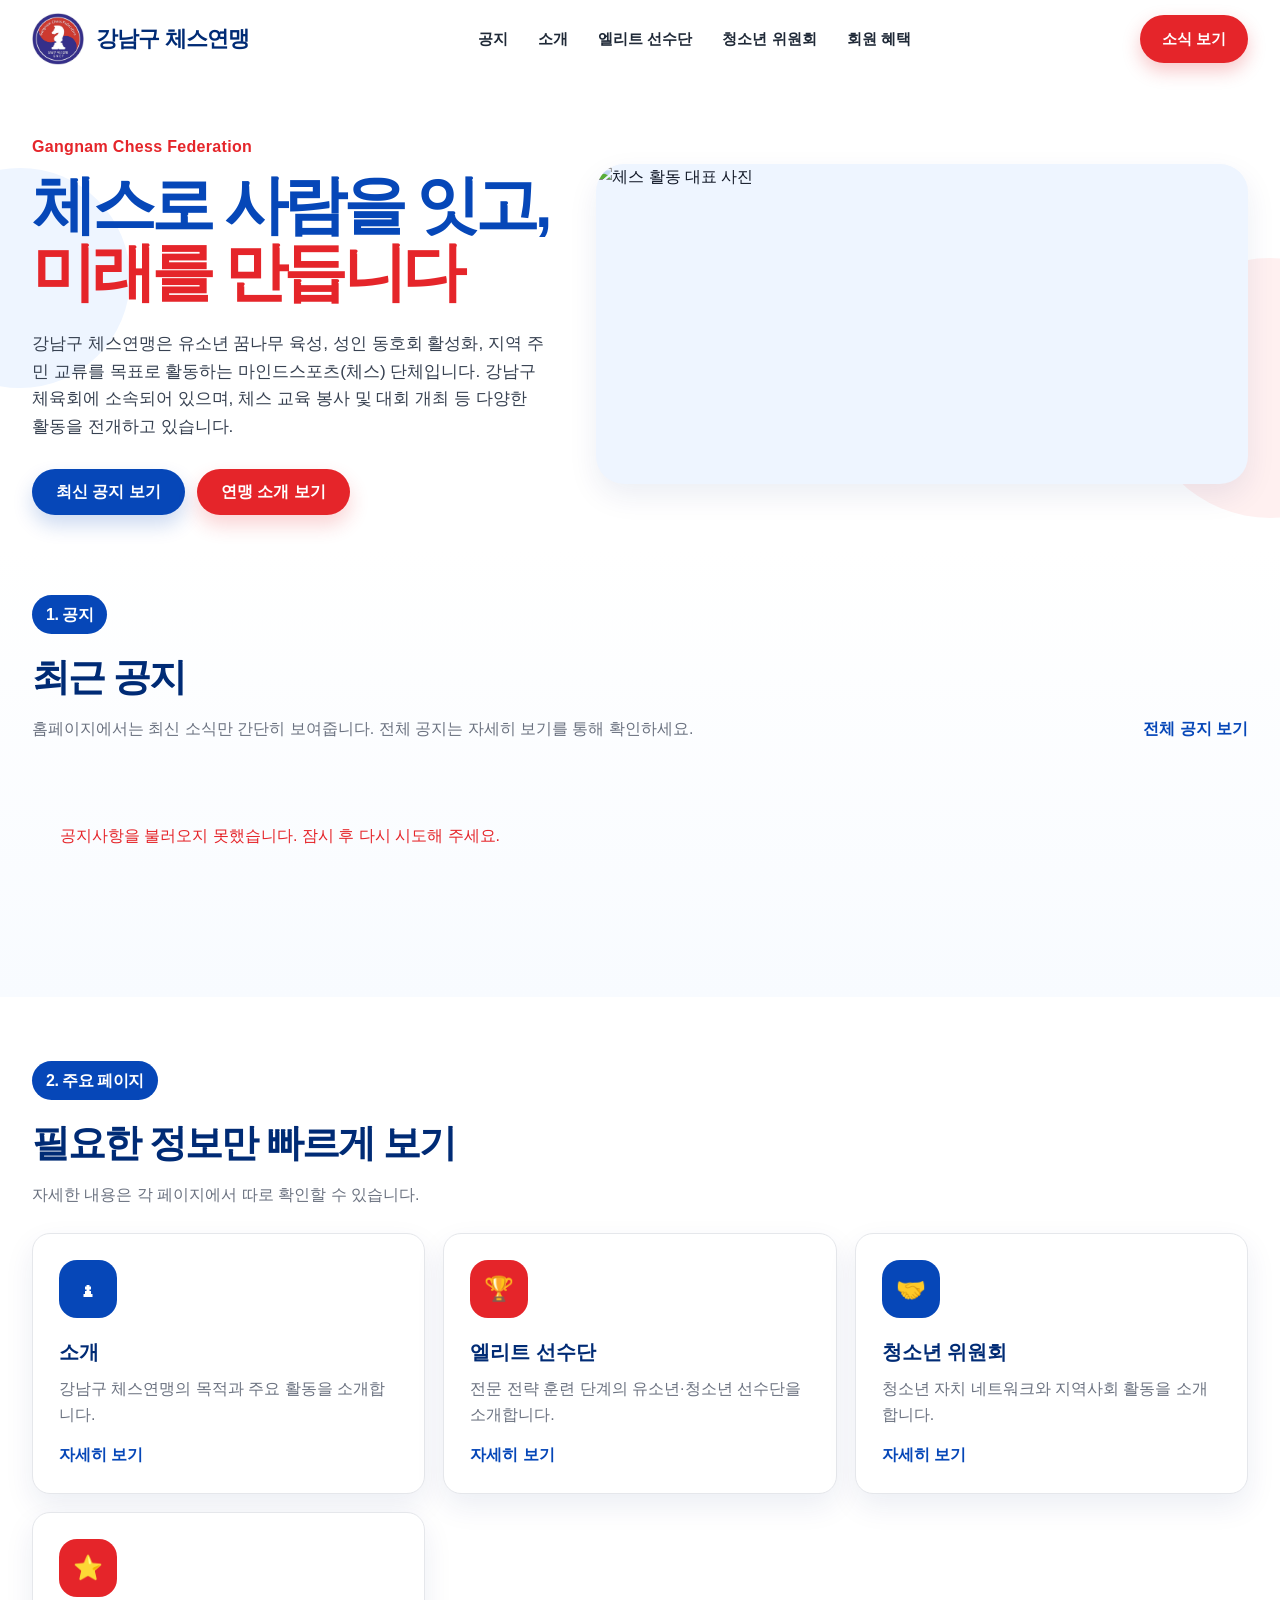
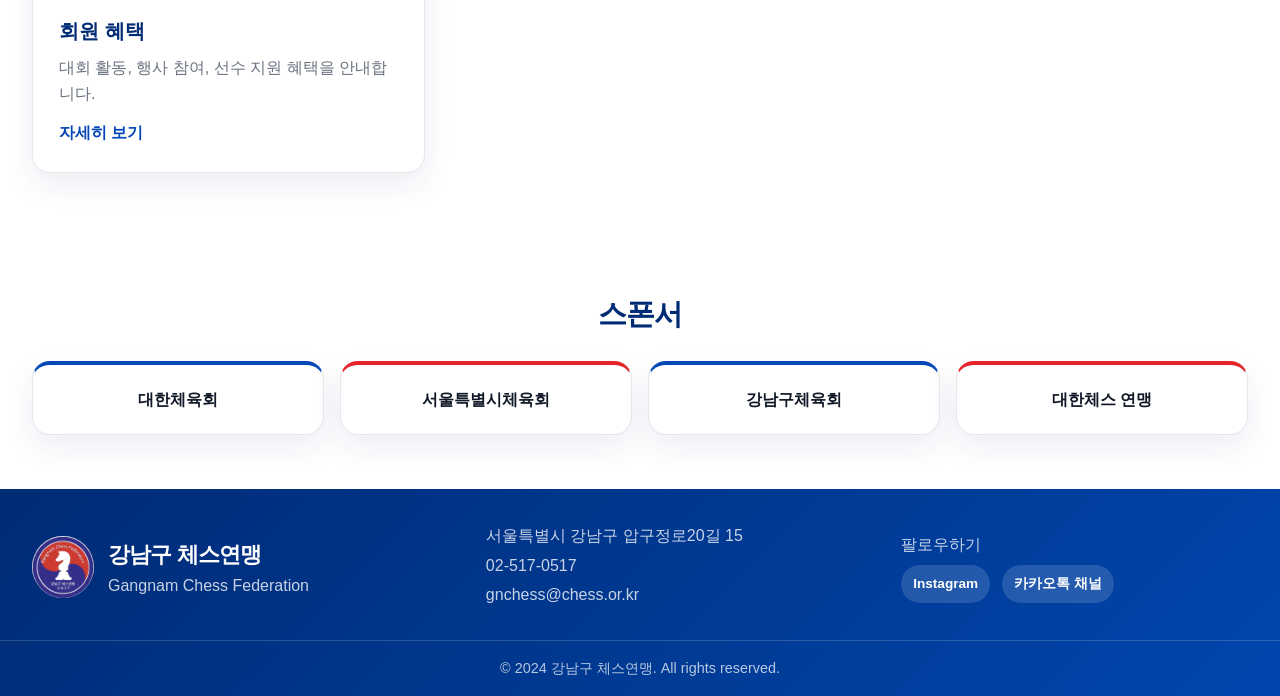
==== commit 4d53f026: "Adding homepage notice with google sheet" ====
--- a/index.html
+++ b/index.html
@@ -67,7 +67,7 @@
             <p class="section-number">1. 공지</p>
             <h2>최근 공지</h2>
             <p class="section-description">
-              홈페이지에서는 최신 소식만 간단히 보여줍니다. 전체 공지는 공지 페이지에서 확인하세요.
+              홈페이지에서는 최신 소식만 간단히 보여줍니다. 전체 공지는 자세히 보기를 통해 확인하세요.
             </p>
           </div>
 
@@ -75,53 +75,9 @@
         </div>
 
         <div class="notice-scroll">
-          <article class="notice-card highlight">
-            <span class="notice-tag">대회 공지</span>
-            <h3>2024 강남구 체스 대회 안내</h3>
-            <p>
-              강남구 체스연맹에서 진행하는 정기 대회 참가 안내입니다.
-            </p>
-            <div class="notice-meta">
-              <span>2024.05.20</span>
-              <a href="notice.html">자세히 보기</a>
-            </div>
-          </article>
-
-          <article class="notice-card">
-            <span class="notice-tag">Update</span>
-            <h3>홈페이지 오픈 안내</h3>
-            <p>
-              강남구 체스연맹의 활동과 공지를 확인할 수 있는 홈페이지가 오픈되었습니다.
-            </p>
-            <div class="notice-meta">
-              <span>2024.05.18</span>
-              <a href="notice.html">자세히 보기</a>
-            </div>
-          </article>
-
-          <article class="notice-card">
-            <span class="notice-tag">청소년 위원회</span>
-            <h3>남수단 기금 모금 활동 소식</h3>
-            <p>
-              청소년 위원회가 체스를 통해 지역사회 참여와 나눔을 실천한 활동 소식입니다.
-            </p>
-            <div class="notice-meta">
-              <span>2024.05.12</span>
-              <a href="notice.html">자세히 보기</a>
-            </div>
-          </article>
-
-          <article class="notice-card">
-            <span class="notice-tag">선수단</span>
-            <h3>엘리트 선수단 대회 참가 소식</h3>
-            <p>
-              강남구체스연맹 엘리트 선수단의 대회 참가 및 활동 소식을 확인하세요.
-            </p>
-            <div class="notice-meta">
-              <span>2024.05.08</span>
-              <a href="notice.html">자세히 보기</a>
-            </div>
-          </article>
+          <div class="notice-scroll" id="notice-list" aria-live="polite">
+            <p class="notice-loading">공지사항을 불러오는 중입니다.</p>
+          </div>
         </div>
       </div>
     </section>
@@ -194,9 +150,9 @@
         </div>
       </div>
 
-      <div class="footer-info">
-        <p>서울특별시 강남구 ○○로 123</p>
-        <p>02-123-4567</p>
+     <div class="footer-info">
+        <p>서울특별시 강남구 압구정로20길 15</p>
+        <p>02-517-0517</p>
         <p>gnchess@chess.or.kr</p>
       </div>
 
--- a/style.css
+++ b/style.css
@@ -380,8 +380,9 @@
   display: flex;
   gap: 18px;
   overflow-x: auto;
+  overflow-y: hidden;
   padding: 8px 4px 22px;
-  scroll-snap-type: x mandatory;
+  scroll-snap-type: x proximity;
   cursor: grab;
 }
 
@@ -978,4 +979,113 @@
     min-height: 0;
     object-fit: contain;
   }
+}
+
+.notice-detail-button {
+  padding: 0;
+  border: 0;
+  background: transparent;
+  color: var(--red);
+  font: inherit;
+  font-weight: 900;
+  cursor: pointer;
+}
+
+.notice-detail-button:hover {
+  text-decoration: underline;
+}
+
+.notice-card.highlight .notice-detail-button {
+  color: #ffffff;
+}
+
+.notice-loading,
+.notice-empty,
+.notice-error {
+  width: 100%;
+  padding: 40px 20px;
+  text-align: center;
+  color: var(--gray);
+}
+
+.notice-error {
+  color: var(--red);
+}
+
+.notice-detail-button {
+  padding: 0;
+  border: 0;
+  background: transparent;
+  color: var(--red);
+  font: inherit;
+  font-weight: 900;
+  cursor: pointer;
+}
+
+.notice-detail-button:hover {
+  text-decoration: underline;
+}
+
+.notice-card.highlight .notice-detail-button {
+  color: #ffffff;
+}
+
+.notice-link-disabled {
+  color: var(--gray);
+  font-weight: 700;
+  cursor: default;
+}
+
+.notice-card.highlight .notice-link-disabled {
+  color: rgba(255, 255, 255, 0.65);
+}
+
+.notice-detail-link {
+  color: var(--red);
+  font-weight: 900;
+  text-decoration: none;
+}
+
+.notice-detail-link:hover,
+.notice-detail-link:focus-visible {
+  text-decoration: underline;
+  text-decoration-color: var(--red);
+  text-decoration-thickness: 2px;
+  text-underline-offset: 4px;
+}
+
+.notice-card {
+  padding: 0;
+  overflow: hidden;
+}
+
+.notice-card-image {
+  width: 100%;
+  height: 180px;
+  object-fit: cover;
+}
+
+.notice-card-body {
+  padding: 24px;
+}
+
+.notice-card-body .notice-tag {
+  margin-bottom: 14px;
+}
+
+.notice-detail-link {
+  color: var(--red);
+  font-weight: 900;
+  text-decoration: none;
+}
+
+.notice-detail-link:hover,
+.notice-detail-link:focus-visible {
+  text-decoration: underline;
+  text-decoration-thickness: 2px;
+  text-underline-offset: 4px;
+}
+
+.notice-card.highlight .notice-detail-link {
+  color: white;
 }
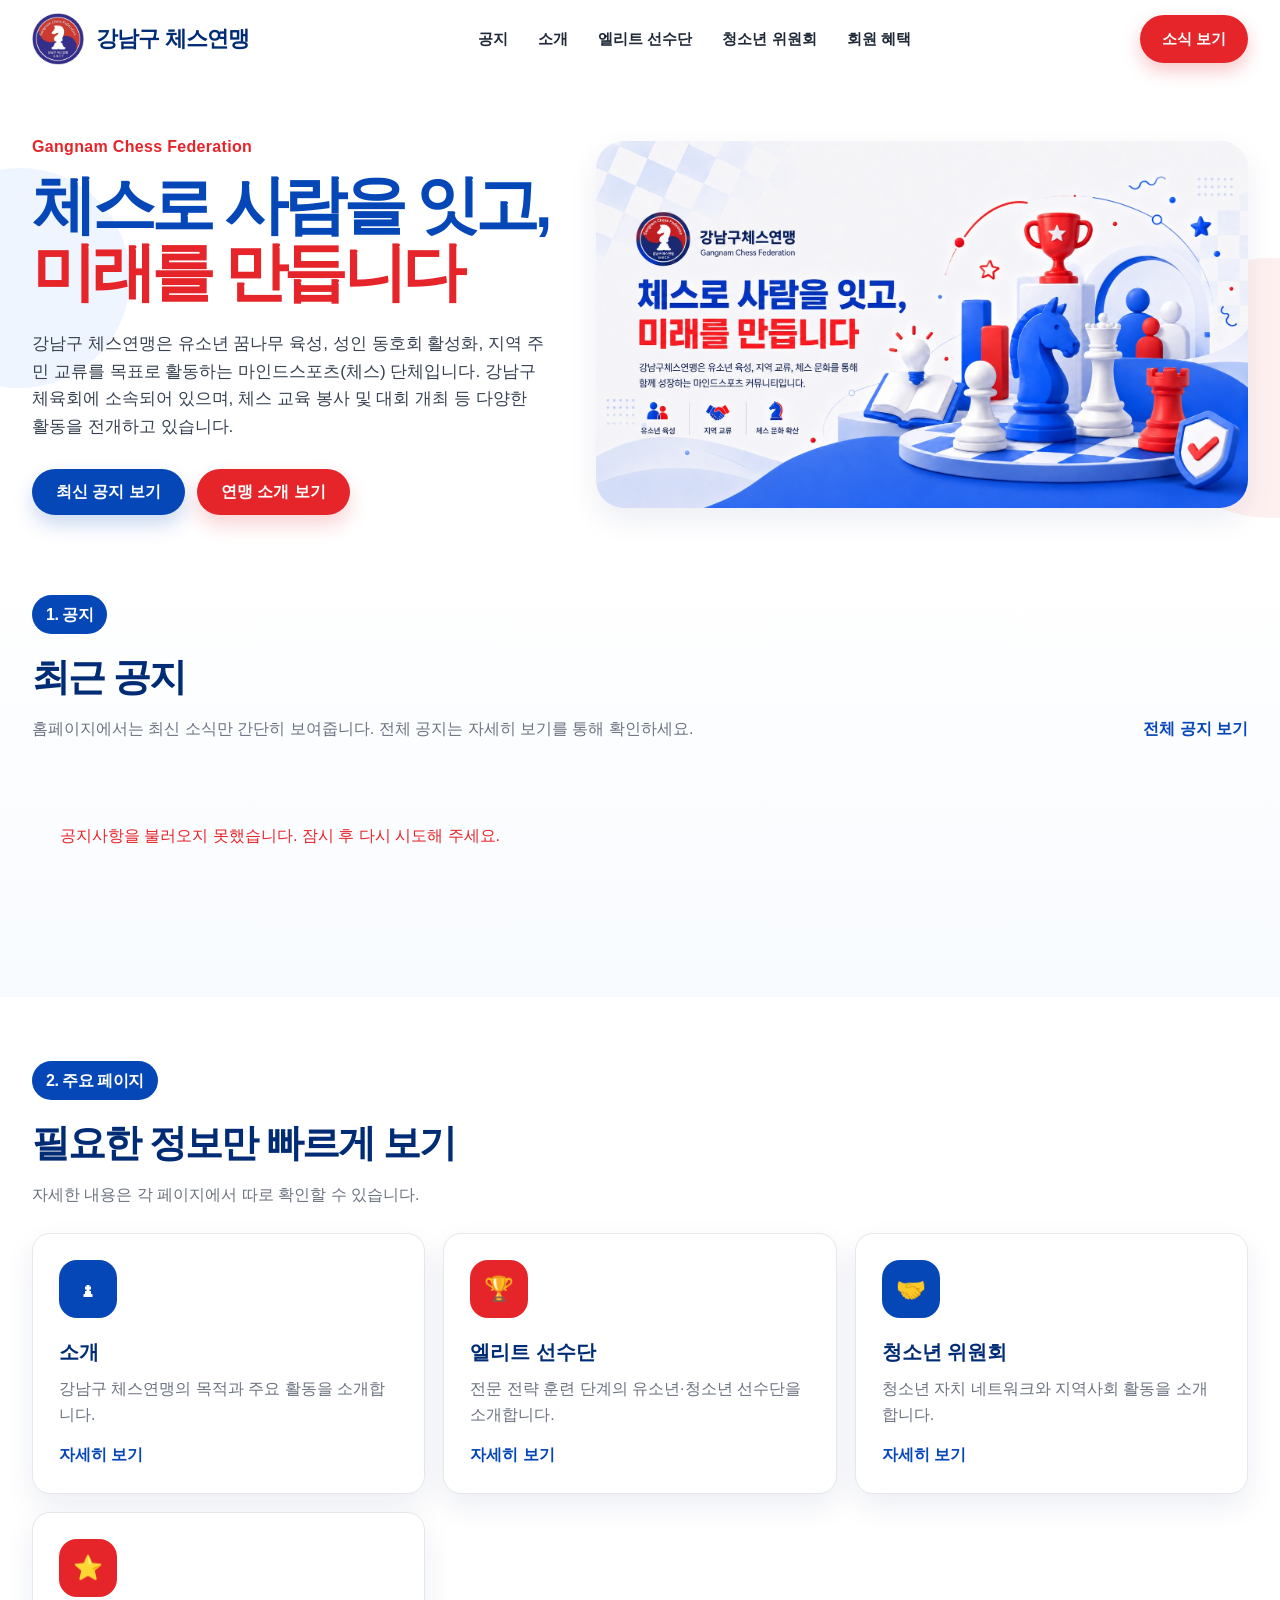
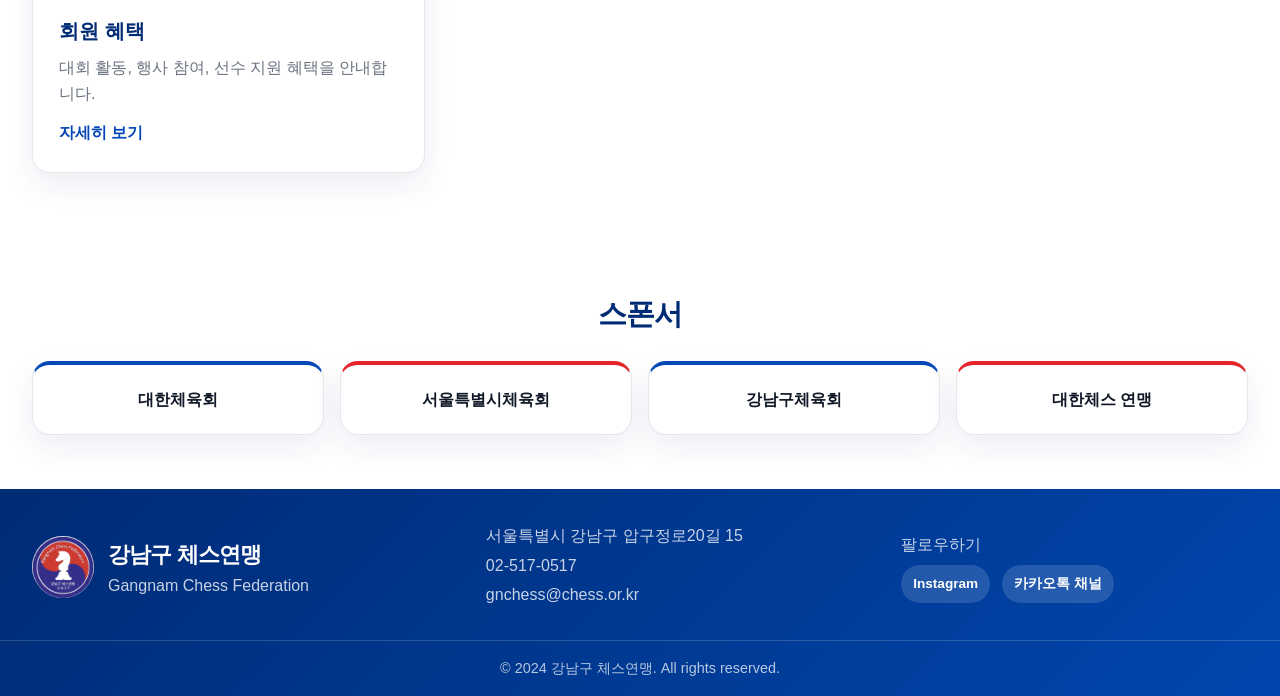
==== commit abf98a69: "Merge main into asol" ====
--- a/index.html
+++ b/index.html
@@ -55,7 +55,7 @@
         </div>
 
         <div class="home-image">
-          <img src="images/hero.jpg" alt="체스 활동 대표 사진" />
+          <img src="images/first_page.jpg" alt="체스 활동 대표 사진" />
         </div>
       </div>
     </section>
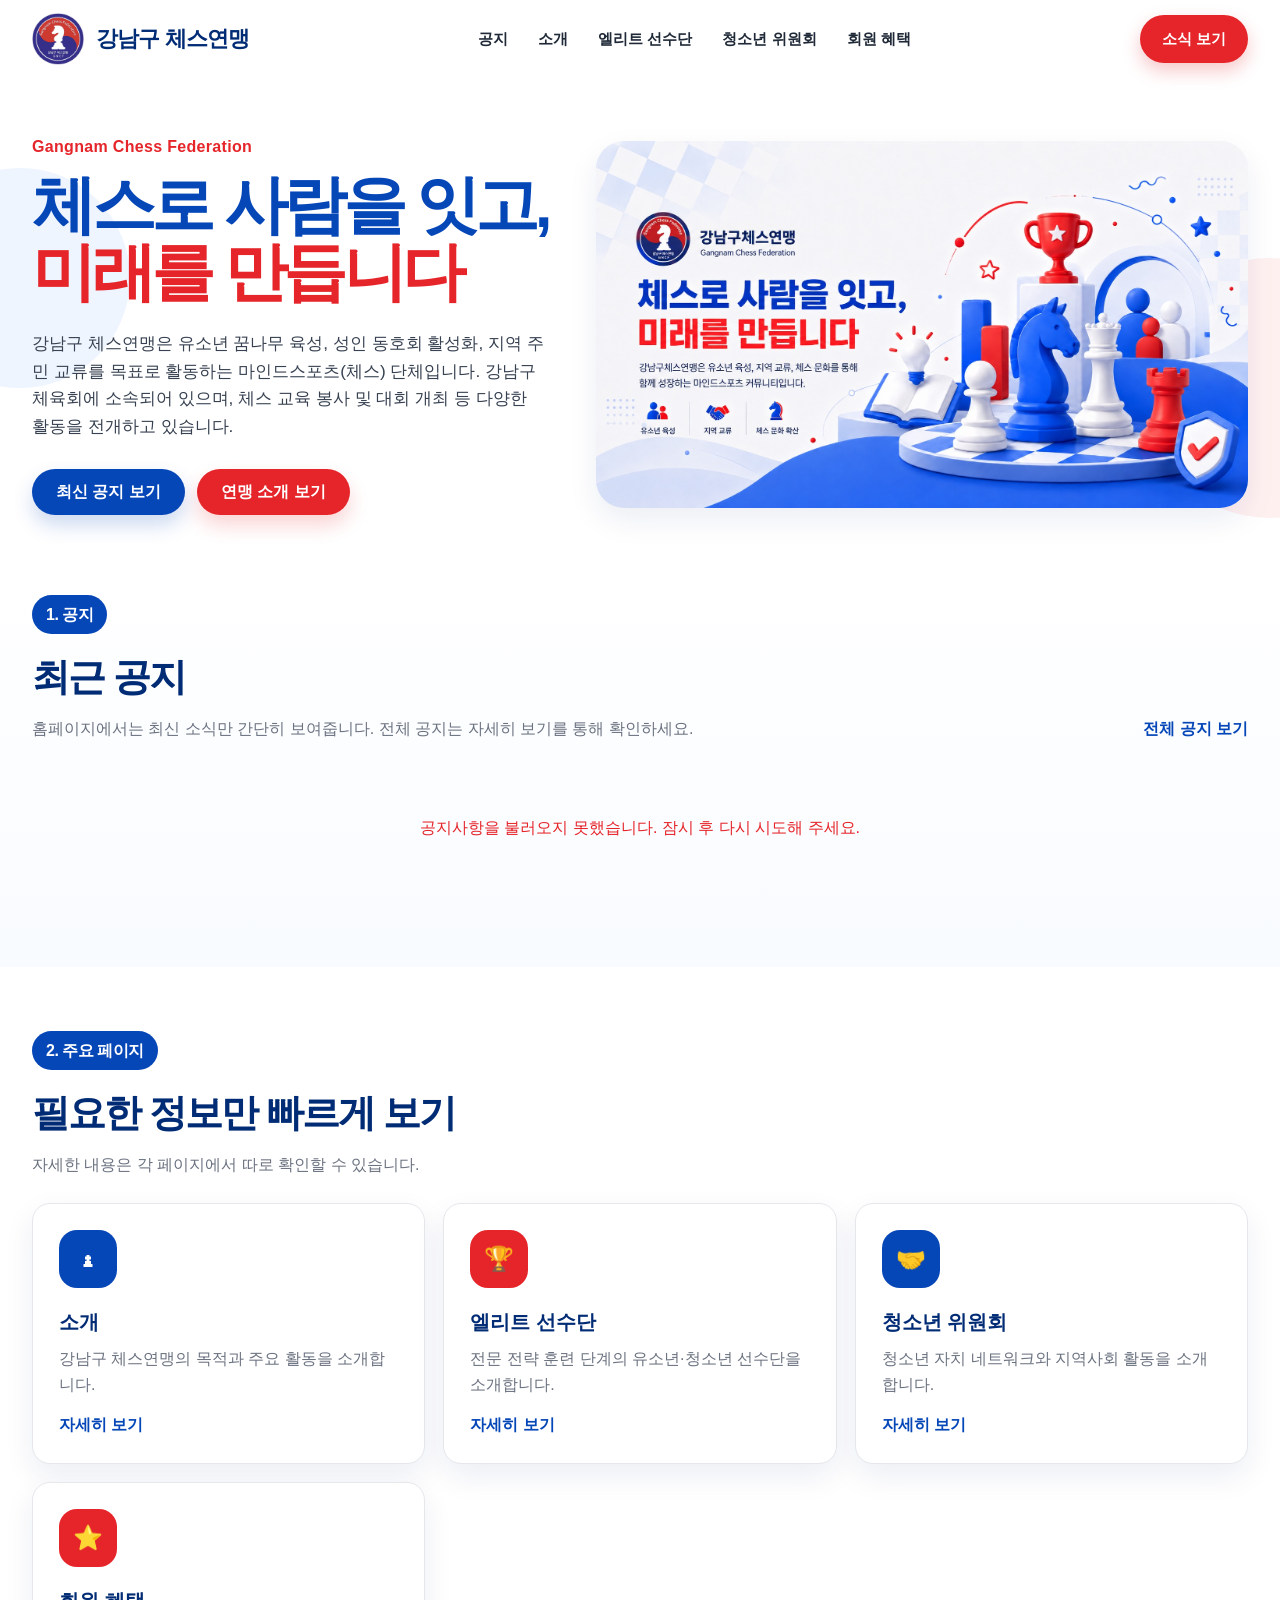
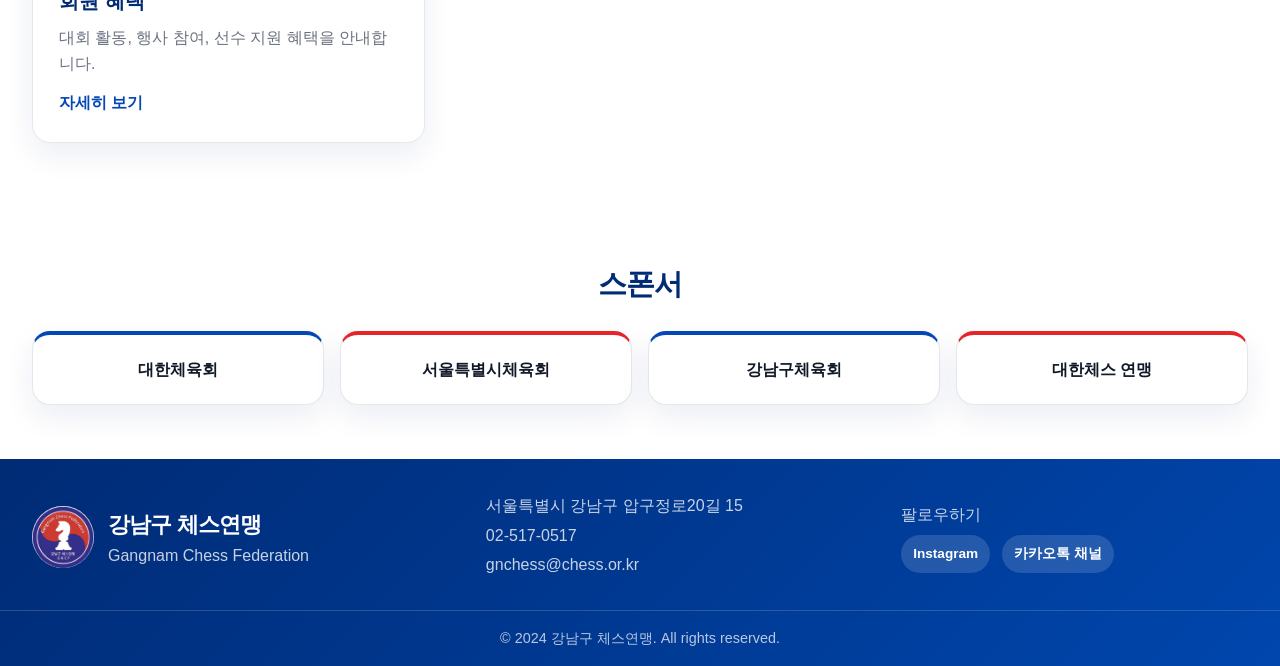
==== commit 45d7dc6c: "The main page shows only the latest 4 announcements, and the notice page adds 8 page-nations per pag" ====
--- a/index.html
+++ b/index.html
@@ -10,7 +10,7 @@
   <script defer src="script.js"></script>
 </head>
 
-<body>
+<body class="home-page">
   <header class="header">
     <div class="container header-inner">
       <a href="index.html" class="logo-area">
@@ -74,10 +74,8 @@
           <a href="notice.html" class="more-link">전체 공지 보기</a>
         </div>
 
-        <div class="notice-scroll">
-          <div class="notice-scroll" id="notice-list" aria-live="polite">
-            <p class="notice-loading">공지사항을 불러오는 중입니다.</p>
-          </div>
+        <div class="notice-scroll" id="notice-list" aria-live="polite">
+          <p class="notice-loading">공지사항을 불러오는 중입니다.</p>
         </div>
       </div>
     </section>
--- a/style.css
+++ b/style.css
@@ -390,8 +390,23 @@
   cursor: grabbing;
 }
 
-.notice-scroll::-webkit-scrollbar {
-  height: 9px;
+.home-page .notice-scroll::-webkit-scrollbar {
+  height: 15px;
+}
+
+.home-page .notice-scroll::-webkit-scrollbar-track {
+  background: #edf2ff;
+  border-radius: 999px;
+}
+
+.home-page .notice-scroll::-webkit-scrollbar-thumb {
+  background: var(--blue);
+  border: 3px solid #edf2ff;
+  border-radius: 999px;
+}
+
+.home-page .notice-scroll::-webkit-scrollbar-thumb:hover {
+  background: var(--blue-dark);
 }
 
 .notice-scroll::-webkit-scrollbar-track {
@@ -1088,4 +1103,172 @@
 
 .notice-card.highlight .notice-detail-link {
   color: white;
-}+}
+
+.notice-more-link {
+  color: var(--red);
+  font-weight: 900;
+  text-decoration: none;
+}
+
+.notice-more-link:hover,
+.notice-more-link:focus-visible {
+  text-decoration: underline;
+  text-decoration-thickness: 2px;
+  text-underline-offset: 4px;
+}
+
+/* 메인 페이지 공지 */
+.home-page .notice-scroll {
+  display: flex;
+  flex-wrap: nowrap;
+  overflow-x: auto;
+}
+
+/* 전체 공지 페이지 */
+.notice-page .notice-scroll {
+  display: grid;
+  grid-template-columns: repeat(3, minmax(0, 1fr));
+  overflow: visible;
+}
+
+.notice-page .notice-card {
+  width: 100%;
+  min-width: 0;
+}
+
+/* 페이지네이션 */
+.notice-board {
+  width: 100%;
+  border-top: 2px solid var(--blue-dark);
+}
+
+.notice-board-header,
+.notice-board-item {
+  display: grid;
+  grid-template-columns: 130px minmax(0, 1fr) 130px;
+  align-items: center;
+  gap: 24px;
+}
+
+.notice-board-header {
+  padding: 16px 20px;
+  background: var(--blue-soft);
+  color: var(--blue-dark);
+  font-weight: 900;
+  text-align: center;
+}
+
+.notice-board-item {
+  min-height: 110px;
+  padding: 20px;
+  border-bottom: 1px solid #dbe4f2;
+}
+
+.notice-board-category {
+  display: inline-flex;
+  justify-content: center;
+  justify-self: center;
+  padding: 8px 14px;
+  border-radius: 999px;
+  background: var(--red);
+  color: #ffffff;
+  font-weight: 800;
+  white-space: nowrap;
+}
+
+.notice-board-content {
+  min-width: 0;
+}
+
+.notice-board-title {
+  display: inline-block;
+  color: #111827;
+  font-size: 1.05rem;
+  font-weight: 900;
+  text-decoration: none;
+}
+
+.notice-board-title:hover,
+.notice-board-title:focus-visible {
+  color: var(--red);
+  text-decoration: underline;
+  text-underline-offset: 4px;
+}
+
+.notice-board-title.disabled {
+  cursor: default;
+}
+
+.notice-board-content p {
+  margin: 8px 0 0;
+  color: var(--gray);
+  overflow: hidden;
+  text-overflow: ellipsis;
+  white-space: nowrap;
+}
+
+.notice-board-date {
+  color: var(--gray);
+  text-align: center;
+  white-space: nowrap;
+}
+
+.notice-pagination {
+  display: flex;
+  justify-content: center;
+  gap: 8px;
+  flex-wrap: wrap;
+  margin-top: 32px;
+}
+
+.pagination-button {
+  min-width: 42px;
+  height: 42px;
+  padding: 0 13px;
+  border: 1px solid #d7e1f0;
+  border-radius: 10px;
+  background: #ffffff;
+  color: var(--blue-dark);
+  font: inherit;
+  font-weight: 800;
+  cursor: pointer;
+}
+
+.pagination-button:hover {
+  border-color: var(--blue);
+  background: var(--blue-soft);
+}
+
+.pagination-button.active {
+  border-color: var(--blue);
+  background: var(--blue);
+  color: #ffffff;
+}
+
+/* 페이지네이션 모바일 */
+@media (max-width: 700px) {
+  .notice-board-header {
+    display: none;
+  }
+
+  .notice-board-item {
+    grid-template-columns: 1fr;
+    gap: 12px;
+  }
+
+  .notice-board-category {
+    justify-self: start;
+  }
+
+  .notice-board-date {
+    text-align: left;
+  }
+
+  .notice-board-content p {
+    white-space: normal;
+    display: -webkit-box;
+    -webkit-line-clamp: 2;
+    -webkit-box-orient: vertical;
+  }
+}
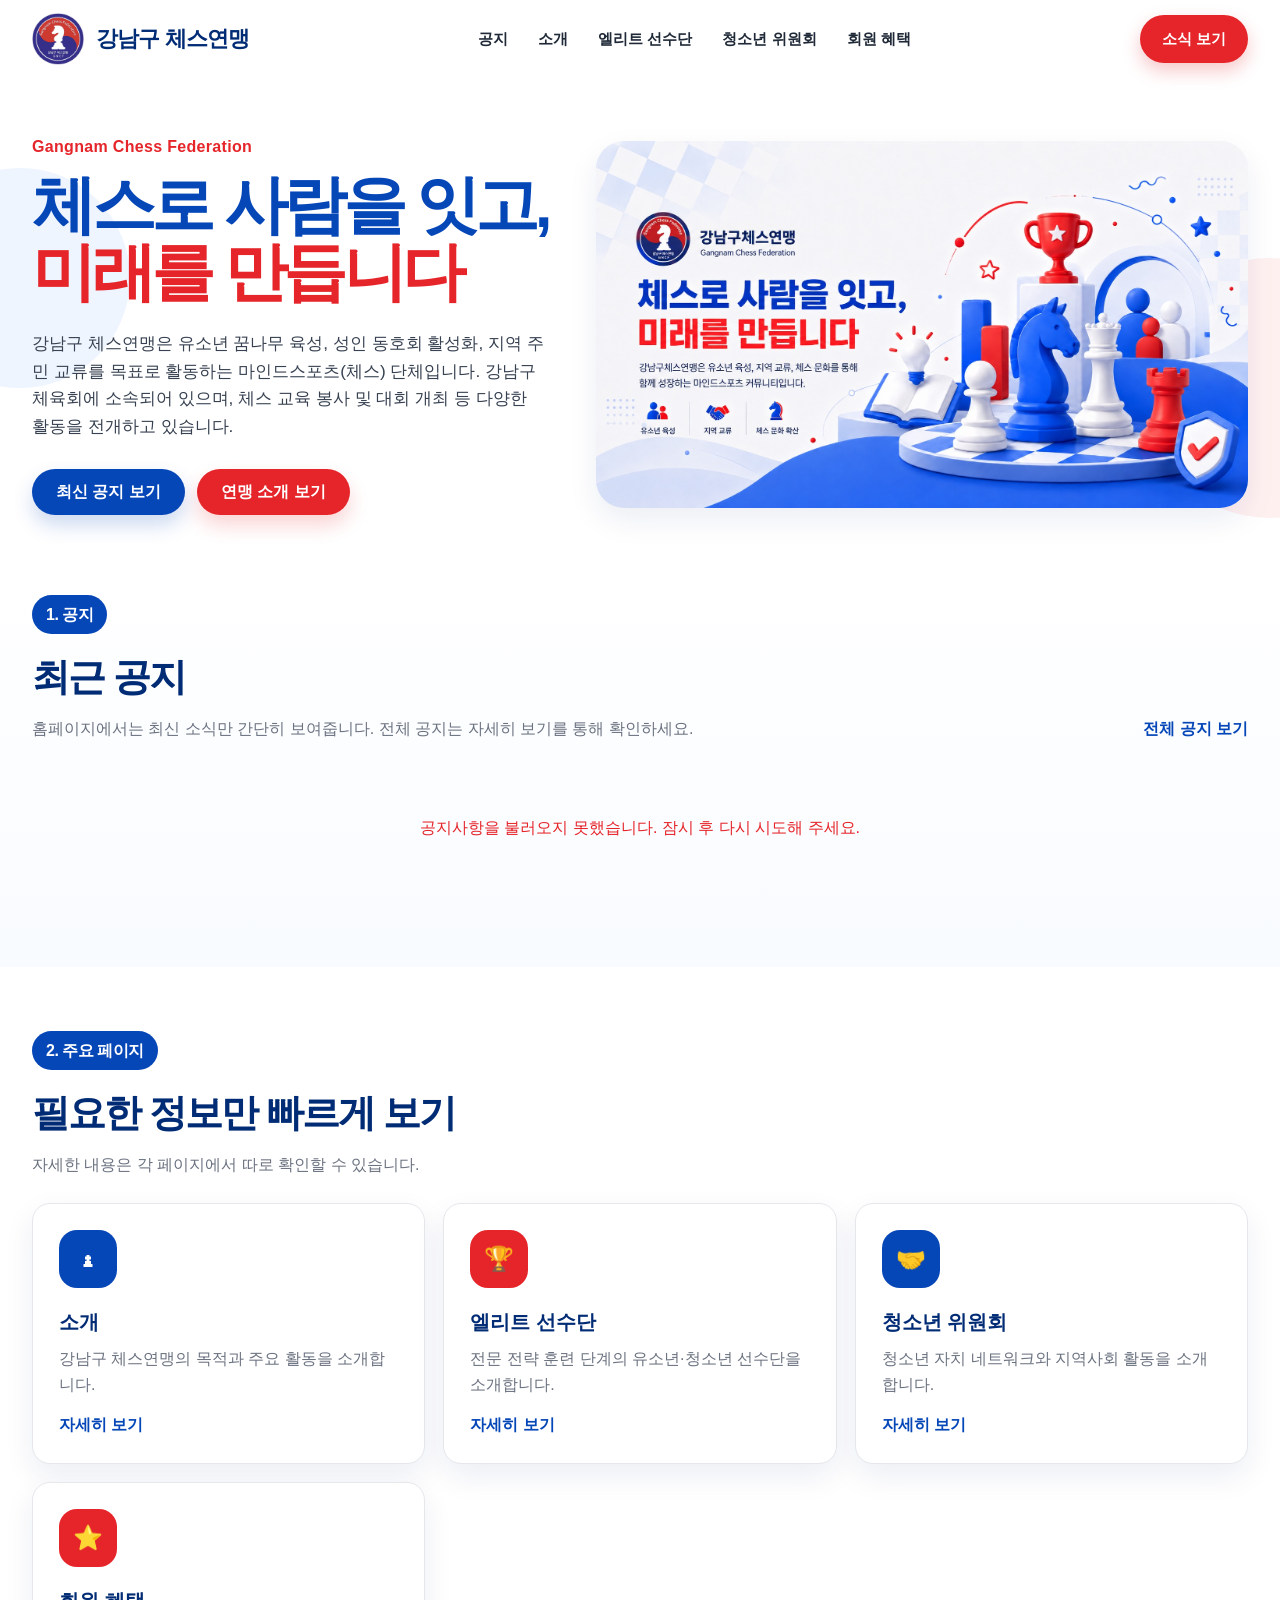
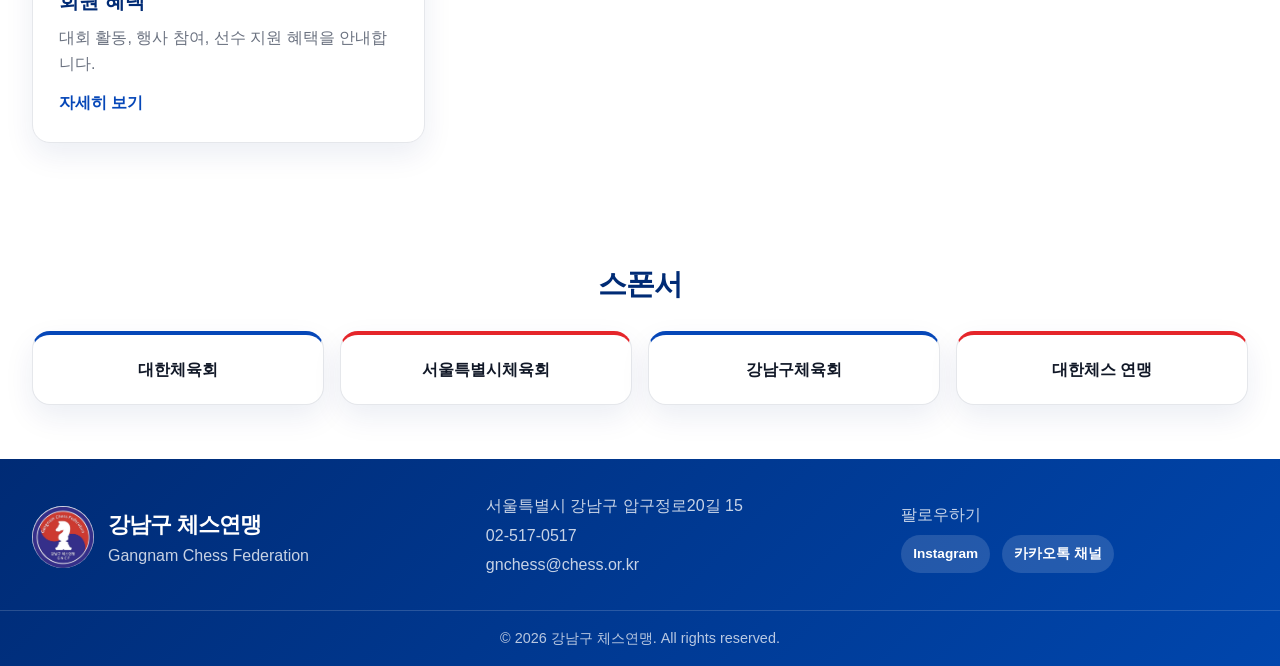
==== commit 592c5d5a: "Notice search system and header/footer update" ====
--- a/index.html
+++ b/index.html
@@ -2,39 +2,29 @@
 <html lang="ko">
 <head>
   <meta charset="UTF-8" />
-  <meta name="viewport" content="width=device-width, initial-scale=1.0" />
+
+  <meta
+    name="viewport"
+    content="width=device-width, initial-scale=1.0"
+  />
 
   <title>강남구 체스연맹</title>
 
   <link rel="stylesheet" href="style.css" />
+
   <script defer src="script.js"></script>
 </head>
 
 <body class="home-page">
-  <header class="header">
-    <div class="container header-inner">
-      <a href="index.html" class="logo-area">
-        <img src="images/logo.png" alt="강남구 체스연맹 로고" class="logo" />
-        <span class="site-title">강남구 체스연맹</span>
-      </a>
-
-      <nav class="nav">
-        <a href="notice.html">공지</a>
-        <a href="about.html">소개</a>
-        <a href="elite.html">엘리트 선수단</a>
-        <a href="youth.html">청소년 위원회</a>
-        <a href="benefits.html">회원 혜택</a>
-      </nav>
-
-      <a href="notice.html" class="header-btn">소식 보기</a>
-    </div>
-  </header>
+  <div id="site-header"></div>
 
   <main>
     <section id="home" class="home">
       <div class="container home-inner">
         <div class="home-text">
-          <p class="eyebrow">Gangnam Chess Federation</p>
+          <p class="eyebrow">
+            Gangnam Chess Federation
+          </p>
 
           <h1>
             체스로 사람을 잇고,<br />
@@ -49,33 +39,66 @@
           </p>
 
           <div class="home-buttons">
-            <a href="#latest-notice" class="btn btn-blue">최신 공지 보기</a>
-            <a href="about.html" class="btn btn-red">연맹 소개 보기</a>
+            <a
+              href="#latest-notice"
+              class="btn btn-blue"
+            >
+              최신 공지 보기
+            </a>
+
+            <a
+              href="about.html"
+              class="btn btn-red"
+            >
+              연맹 소개 보기
+            </a>
           </div>
         </div>
 
         <div class="home-image">
-          <img src="images/first_page.jpg" alt="체스 활동 대표 사진" />
-        </div>
-      </div>
-    </section>
-
-    <section id="latest-notice" class="section notice-section">
+          <img
+            src="images/first_page.jpg"
+            alt="체스 활동 대표 사진"
+          />
+        </div>
+      </div>
+    </section>
+
+    <section
+      id="latest-notice"
+      class="section notice-section"
+    >
       <div class="container">
         <div class="section-header">
           <div>
-            <p class="section-number">1. 공지</p>
+            <p class="section-number">
+              1. 공지
+            </p>
+
             <h2>최근 공지</h2>
+
             <p class="section-description">
-              홈페이지에서는 최신 소식만 간단히 보여줍니다. 전체 공지는 자세히 보기를 통해 확인하세요.
-            </p>
-          </div>
-
-          <a href="notice.html" class="more-link">전체 공지 보기</a>
-        </div>
-
-        <div class="notice-scroll" id="notice-list" aria-live="polite">
-          <p class="notice-loading">공지사항을 불러오는 중입니다.</p>
+              홈페이지에서는 최신 소식만 간단히 보여줍니다.
+              전체 공지는 자세히 보기를 통해 확인하세요.
+            </p>
+          </div>
+
+          <a
+            href="notice.html"
+            class="more-link"
+          >
+            전체 공지 보기
+          </a>
+        </div>
+
+        <div
+          class="notice-scroll"
+          id="notice-list"
+          aria-live="polite"
+        >
+          <p class="notice-loading">
+            공지사항을 불러오는 중입니다.
+          </p>
         </div>
       </div>
     </section>
@@ -84,8 +107,14 @@
       <div class="container">
         <div class="section-header">
           <div>
-            <p class="section-number">2. 주요 페이지</p>
-            <h2>필요한 정보만 빠르게 보기</h2>
+            <p class="section-number">
+              2. 주요 페이지
+            </p>
+
+            <h2>
+              필요한 정보만 빠르게 보기
+            </h2>
+
             <p class="section-description">
               자세한 내용은 각 페이지에서 따로 확인할 수 있습니다.
             </p>
@@ -94,31 +123,67 @@
 
         <div class="benefit-grid">
           <article class="benefit-card">
-            <div class="benefit-icon blue">♟</div>
+            <div class="benefit-icon blue">
+              ♟
+            </div>
+
             <h3>소개</h3>
-            <p>강남구 체스연맹의 목적과 주요 활동을 소개합니다.</p>
-            <a href="about.html" class="text-link">자세히 보기</a>
-          </article>
-
-          <article class="benefit-card">
-            <div class="benefit-icon red">🏆</div>
+
+            <p>
+              강남구 체스연맹의 목적과 주요 활동을 소개합니다.
+            </p>
+
+            <a href="about.html" class="text-link">
+              자세히 보기
+            </a>
+          </article>
+
+          <article class="benefit-card">
+            <div class="benefit-icon red">
+              🏆
+            </div>
+
             <h3>엘리트 선수단</h3>
-            <p>전문 전략 훈련 단계의 유소년·청소년 선수단을 소개합니다.</p>
-            <a href="elite.html" class="text-link">자세히 보기</a>
-          </article>
-
-          <article class="benefit-card">
-            <div class="benefit-icon blue">🤝</div>
+
+            <p>
+              전문 전략 훈련 단계의 유소년·청소년 선수단을 소개합니다.
+            </p>
+
+            <a href="elite.html" class="text-link">
+              자세히 보기
+            </a>
+          </article>
+
+          <article class="benefit-card">
+            <div class="benefit-icon blue">
+              🤝
+            </div>
+
             <h3>청소년 위원회</h3>
-            <p>청소년 자치 네트워크와 지역사회 활동을 소개합니다.</p>
-            <a href="youth.html" class="text-link">자세히 보기</a>
-          </article>
-
-          <article class="benefit-card">
-            <div class="benefit-icon red">⭐</div>
+
+            <p>
+              청소년 자치 네트워크와 지역사회 활동을 소개합니다.
+            </p>
+
+            <a href="youth.html" class="text-link">
+              자세히 보기
+            </a>
+          </article>
+
+          <article class="benefit-card">
+            <div class="benefit-icon red">
+              ⭐
+            </div>
+
             <h3>회원 혜택</h3>
-            <p>대회 활동, 행사 참여, 선수 지원 혜택을 안내합니다.</p>
-            <a href="benefits.html" class="text-link">자세히 보기</a>
+
+            <p>
+              대회 활동, 행사 참여, 선수 지원 혜택을 안내합니다.
+            </p>
+
+            <a href="benefits.html" class="text-link">
+              자세히 보기
+            </a>
           </article>
         </div>
       </div>
@@ -129,56 +194,26 @@
         <h2>스폰서</h2>
 
         <div class="sponsor-grid">
-          <div class="sponsor-card">대한체육회</div>
-          <div class="sponsor-card">서울특별시체육회</div>
-          <div class="sponsor-card">강남구체육회</div>
-          <div class="sponsor-card">대한체스 연맹</div>
+          <div class="sponsor-card">
+            대한체육회
+          </div>
+
+          <div class="sponsor-card">
+            서울특별시체육회
+          </div>
+
+          <div class="sponsor-card">
+            강남구체육회
+          </div>
+
+          <div class="sponsor-card">
+            대한체스 연맹
+          </div>
         </div>
       </div>
     </section>
   </main>
 
-  <footer class="footer">
-    <div class="container footer-inner">
-      <div class="footer-brand">
-        <img src="images/logo.png" alt="강남구 체스연맹 로고" />
-        <div>
-          <h2>강남구 체스연맹</h2>
-          <p>Gangnam Chess Federation</p>
-        </div>
-      </div>
-
-     <div class="footer-info">
-        <p>서울특별시 강남구 압구정로20길 15</p>
-        <p>02-517-0517</p>
-        <p>gnchess@chess.or.kr</p>
-      </div>
-
-      <div class="footer-social">
-        <p>팔로우하기</p>
-        <div>
-          <a
-            href="https://www.instagram.com/gangnamgu_chess_federation/"
-            target="_blank"
-            rel="noopener noreferrer"
-          >
-            Instagram
-          </a>
-
-          <a
-            href="https://pf.kakao.com/_JBQDG"
-            target="_blank"
-            rel="noopener noreferrer"
-          >
-            카카오톡 채널
-          </a>
-        </div>
-      </div>
-    </div>
-
-    <div class="footer-bottom">
-      <p>© 2024 강남구 체스연맹. All rights reserved.</p>
-    </div>
-  </footer>
+  <div id="site-footer"></div>
 </body>
 </html>
--- a/style.css
+++ b/style.css
@@ -36,7 +36,12 @@
 }
 
 body {
-  font-family: "Pretendard", "Noto Sans KR", "Apple SD Gothic Neo", Arial, sans-serif;
+  font-family:
+    "Pretendard",
+    "Noto Sans KR",
+    "Apple SD Gothic Neo",
+    Arial,
+    sans-serif;
   color: var(--black);
   background: #ffffff;
   line-height: 1.6;
@@ -71,7 +76,9 @@
 
 .home-inner {
   display: grid;
-  grid-template-columns: minmax(0, 1.15fr) minmax(0, 1fr);
+  grid-template-columns:
+    minmax(0, 1.15fr)
+    minmax(0, 1fr);
   align-items: center;
   gap: 64px;
 }
@@ -180,7 +187,9 @@
   border-radius: 999px;
   font-size: 0.95rem;
   font-weight: 800;
-  box-shadow: 0 8px 18px rgba(229, 37, 42, 0.25);
+  box-shadow:
+    0 8px 18px
+    rgba(229, 37, 42, 0.25);
   transition: 0.2s ease;
   white-space: nowrap;
 }
@@ -209,7 +218,9 @@
 .btn-blue {
   background: var(--blue);
   color: var(--white);
-  box-shadow: 0 10px 20px rgba(6, 71, 184, 0.2);
+  box-shadow:
+    0 10px 20px
+    rgba(6, 71, 184, 0.2);
 }
 
 .btn-blue:hover {
@@ -220,7 +231,9 @@
 .btn-red {
   background: var(--red);
   color: var(--white);
-  box-shadow: 0 10px 20px rgba(229, 37, 42, 0.2);
+  box-shadow:
+    0 10px 20px
+    rgba(229, 37, 42, 0.2);
 }
 
 .btn-red:hover {
@@ -271,7 +284,9 @@
 
 .home-inner {
   display: grid;
-  grid-template-columns: 0.95fr 1.25fr;
+  grid-template-columns:
+    0.95fr
+    1.25fr;
   align-items: center;
   gap: 48px;
 }
@@ -372,7 +387,12 @@
 ========================= */
 
 .notice-section {
-  background: linear-gradient(180deg, #ffffff 0%, #f8fbff 100%);
+  background:
+    linear-gradient(
+      180deg,
+      #ffffff 0%,
+      #f8fbff 100%
+    );
   padding-top: 46px;
 }
 
@@ -437,7 +457,12 @@
 }
 
 .notice-card.highlight {
-  background: linear-gradient(135deg, var(--blue) 0%, var(--blue-dark) 100%);
+  background:
+    linear-gradient(
+      135deg,
+      var(--blue) 0%,
+      var(--blue-dark) 100%
+    );
   color: var(--white);
   border-color: var(--blue);
 }
@@ -494,7 +519,8 @@
 
 .about-grid {
   display: grid;
-  grid-template-columns: repeat(5, 1fr);
+  grid-template-columns:
+    repeat(5, 1fr);
   gap: 16px;
 }
 
@@ -553,7 +579,9 @@
 
 .elite-layout {
   display: grid;
-  grid-template-columns: 0.9fr 1.1fr;
+  grid-template-columns:
+    0.9fr
+    1.1fr;
   gap: 22px;
 }
 
@@ -597,7 +625,8 @@
 
 .record-grid {
   display: grid;
-  grid-template-columns: repeat(3, 1fr);
+  grid-template-columns:
+    repeat(3, 1fr);
   gap: 14px;
 }
 
@@ -605,7 +634,12 @@
   border: 1px solid #dce7ff;
   border-radius: var(--radius-md);
   padding: 20px;
-  background: linear-gradient(180deg, #ffffff 0%, #f7faff 100%);
+  background:
+    linear-gradient(
+      180deg,
+      #ffffff 0%,
+      #f7faff 100%
+    );
 }
 
 .record-card h4 {
@@ -634,7 +668,8 @@
 
 .youth-layout {
   display: grid;
-  grid-template-columns: repeat(2, 1fr);
+  grid-template-columns:
+    repeat(2, 1fr);
   gap: 22px;
 }
 
@@ -664,7 +699,8 @@
 
 .benefit-grid {
   display: grid;
-  grid-template-columns: repeat(3, 1fr);
+  grid-template-columns:
+    repeat(3, 1fr);
   gap: 18px;
 }
 
@@ -725,7 +761,12 @@
   align-items: center;
   justify-content: space-between;
   gap: 30px;
-  background: linear-gradient(135deg, var(--blue-soft), #ffffff);
+  background:
+    linear-gradient(
+      135deg,
+      var(--blue-soft),
+      #ffffff
+    );
   border: 1px solid #dce7ff;
   border-radius: var(--radius-lg);
   padding: 34px;
@@ -779,7 +820,8 @@
 
 .sponsor-grid {
   display: grid;
-  grid-template-columns: repeat(4, 1fr);
+  grid-template-columns:
+    repeat(4, 1fr);
   gap: 16px;
 }
 
@@ -808,14 +850,22 @@
 ========================= */
 
 .footer {
-  background: linear-gradient(135deg, var(--blue-dark), #0046ad);
+  background:
+    linear-gradient(
+      135deg,
+      var(--blue-dark),
+      #0046ad
+    );
   color: var(--white);
   padding-top: 34px;
 }
 
 .footer-inner {
   display: grid;
-  grid-template-columns: 1.1fr 1fr 0.9fr;
+  grid-template-columns:
+    1.1fr
+    1fr
+    0.9fr;
   gap: 30px;
   align-items: center;
   padding-bottom: 28px;
@@ -866,7 +916,9 @@
 }
 
 .footer-bottom {
-  border-top: 1px solid rgba(255, 255, 255, 0.16);
+  border-top:
+    1px solid
+    rgba(255, 255, 255, 0.16);
   text-align: center;
   padding: 16px 0;
   font-size: 0.9rem;
@@ -901,13 +953,15 @@
   }
 
   .about-grid {
-    grid-template-columns: repeat(2, 1fr);
+    grid-template-columns:
+      repeat(2, 1fr);
   }
 
   .record-grid,
   .benefit-grid,
   .sponsor-grid {
-    grid-template-columns: repeat(2, 1fr);
+    grid-template-columns:
+      repeat(2, 1fr);
   }
 
   .qr-box {
@@ -917,7 +971,11 @@
 
 @media (max-width: 640px) {
   .container {
-    width: min(100% - 28px, 1180px);
+    width:
+      min(
+        100% - 28px,
+        1180px
+      );
   }
 
   .site-title {
@@ -981,7 +1039,6 @@
     height: 110px;
   }
 
-  /* 소개 페이지 대표 이미지 크기 조절 */
   .about-home-image {
     max-width: 430px;
     min-height: 0;
@@ -1027,24 +1084,6 @@
   color: var(--red);
 }
 
-.notice-detail-button {
-  padding: 0;
-  border: 0;
-  background: transparent;
-  color: var(--red);
-  font: inherit;
-  font-weight: 900;
-  cursor: pointer;
-}
-
-.notice-detail-button:hover {
-  text-decoration: underline;
-}
-
-.notice-card.highlight .notice-detail-button {
-  color: #ffffff;
-}
-
 .notice-link-disabled {
   color: var(--gray);
   font-weight: 700;
@@ -1088,21 +1127,8 @@
   margin-bottom: 14px;
 }
 
-.notice-detail-link {
-  color: var(--red);
-  font-weight: 900;
-  text-decoration: none;
-}
-
-.notice-detail-link:hover,
-.notice-detail-link:focus-visible {
-  text-decoration: underline;
-  text-decoration-thickness: 2px;
-  text-underline-offset: 4px;
-}
-
 .notice-card.highlight .notice-detail-link {
-  color: white;
+  color: #ffffff;
 }
 
 .notice-more-link {
@@ -1119,6 +1145,7 @@
 }
 
 /* 메인 페이지 공지 */
+
 .home-page .notice-scroll {
   display: flex;
   flex-wrap: nowrap;
@@ -1126,9 +1153,11 @@
 }
 
 /* 전체 공지 페이지 */
+
 .notice-page .notice-scroll {
   display: grid;
-  grid-template-columns: repeat(3, minmax(0, 1fr));
+  grid-template-columns:
+    repeat(3, minmax(0, 1fr));
   overflow: visible;
 }
 
@@ -1137,7 +1166,142 @@
   min-width: 0;
 }
 
-/* 페이지네이션 */
+/* =========================
+   Notice Search
+========================= */
+
+.notice-search {
+  margin: 28px 0;
+  padding: 22px;
+  border: 1px solid #dce7ff;
+  border-radius: var(--radius-md);
+  background: #ffffff;
+  box-shadow: var(--shadow);
+}
+
+.notice-search-fields {
+  display: grid;
+  grid-template-columns:
+    minmax(0, 1fr)
+    230px
+    auto;
+  align-items: end;
+  gap: 14px;
+}
+
+.notice-search-field {
+  display: grid;
+  gap: 7px;
+}
+
+.notice-search-field label {
+  color: var(--blue-dark);
+  font-size: 0.9rem;
+  font-weight: 900;
+}
+
+.notice-search-field input {
+  width: 100%;
+  height: 48px;
+  padding: 0 14px;
+  border: 1px solid #cfd9e8;
+  border-radius: 12px;
+  background: #ffffff;
+  color: var(--black);
+  font: inherit;
+  outline: none;
+  transition: 0.2s ease;
+}
+
+.notice-search-field input:hover {
+  border-color: #9cb8e5;
+}
+
+.notice-search-field input:focus {
+  border-color: var(--blue);
+  box-shadow:
+    0 0 0 4px
+    rgba(6, 71, 184, 0.12);
+}
+
+.notice-search-actions {
+  display: flex;
+  gap: 8px;
+}
+
+.notice-search-button,
+.notice-search-reset {
+  height: 48px;
+  padding: 0 18px;
+  border-radius: 12px;
+  font: inherit;
+  font-weight: 900;
+  cursor: pointer;
+  transition: 0.2s ease;
+  white-space: nowrap;
+}
+
+.notice-search-button {
+  border: 1px solid var(--blue);
+  background: var(--blue);
+  color: #ffffff;
+}
+
+.notice-search-button:hover {
+  border-color: var(--blue-dark);
+  background: var(--blue-dark);
+  transform: translateY(-1px);
+}
+
+.notice-search-reset {
+  border: 1px solid #cfd9e8;
+  background: #ffffff;
+  color: var(--blue-dark);
+}
+
+.notice-search-reset:hover {
+  border-color: var(--red);
+  background: var(--red-soft);
+  color: var(--red);
+}
+
+.notice-search-result {
+  min-height: 24px;
+  margin-top: 14px;
+  color: var(--gray);
+  font-size: 0.92rem;
+  font-weight: 700;
+}
+
+@media (max-width: 820px) {
+  .notice-search-fields {
+    grid-template-columns: 1fr;
+  }
+
+  .notice-search-actions {
+    width: 100%;
+  }
+
+  .notice-search-button,
+  .notice-search-reset {
+    flex: 1;
+  }
+}
+
+@media (max-width: 480px) {
+  .notice-search {
+    padding: 16px;
+  }
+
+  .notice-search-actions {
+    flex-direction: column;
+  }
+}
+
+/* =========================
+   Notice Board
+========================= */
+
 .notice-board {
   width: 100%;
   border-top: 2px solid var(--blue-dark);
@@ -1146,7 +1310,10 @@
 .notice-board-header,
 .notice-board-item {
   display: grid;
-  grid-template-columns: 130px minmax(0, 1fr) 130px;
+  grid-template-columns:
+    130px
+    minmax(0, 1fr)
+    130px;
   align-items: center;
   gap: 24px;
 }
@@ -1246,7 +1413,6 @@
   color: #ffffff;
 }
 
-/* 페이지네이션 모바일 */
 @media (max-width: 700px) {
   .notice-board-header {
     display: none;
@@ -1272,3 +1438,18 @@
     -webkit-box-orient: vertical;
   }
 }
+
+.record-card strong {
+  color: var(--blue-dark);
+  font-weight: 900;
+}
+
+.record-card li {
+  line-height: 1.55;
+}
+
+#elite-record-grid .notice-loading,
+#elite-record-grid .notice-empty,
+#elite-record-grid .notice-error {
+  grid-column: 1 / -1;
+}
